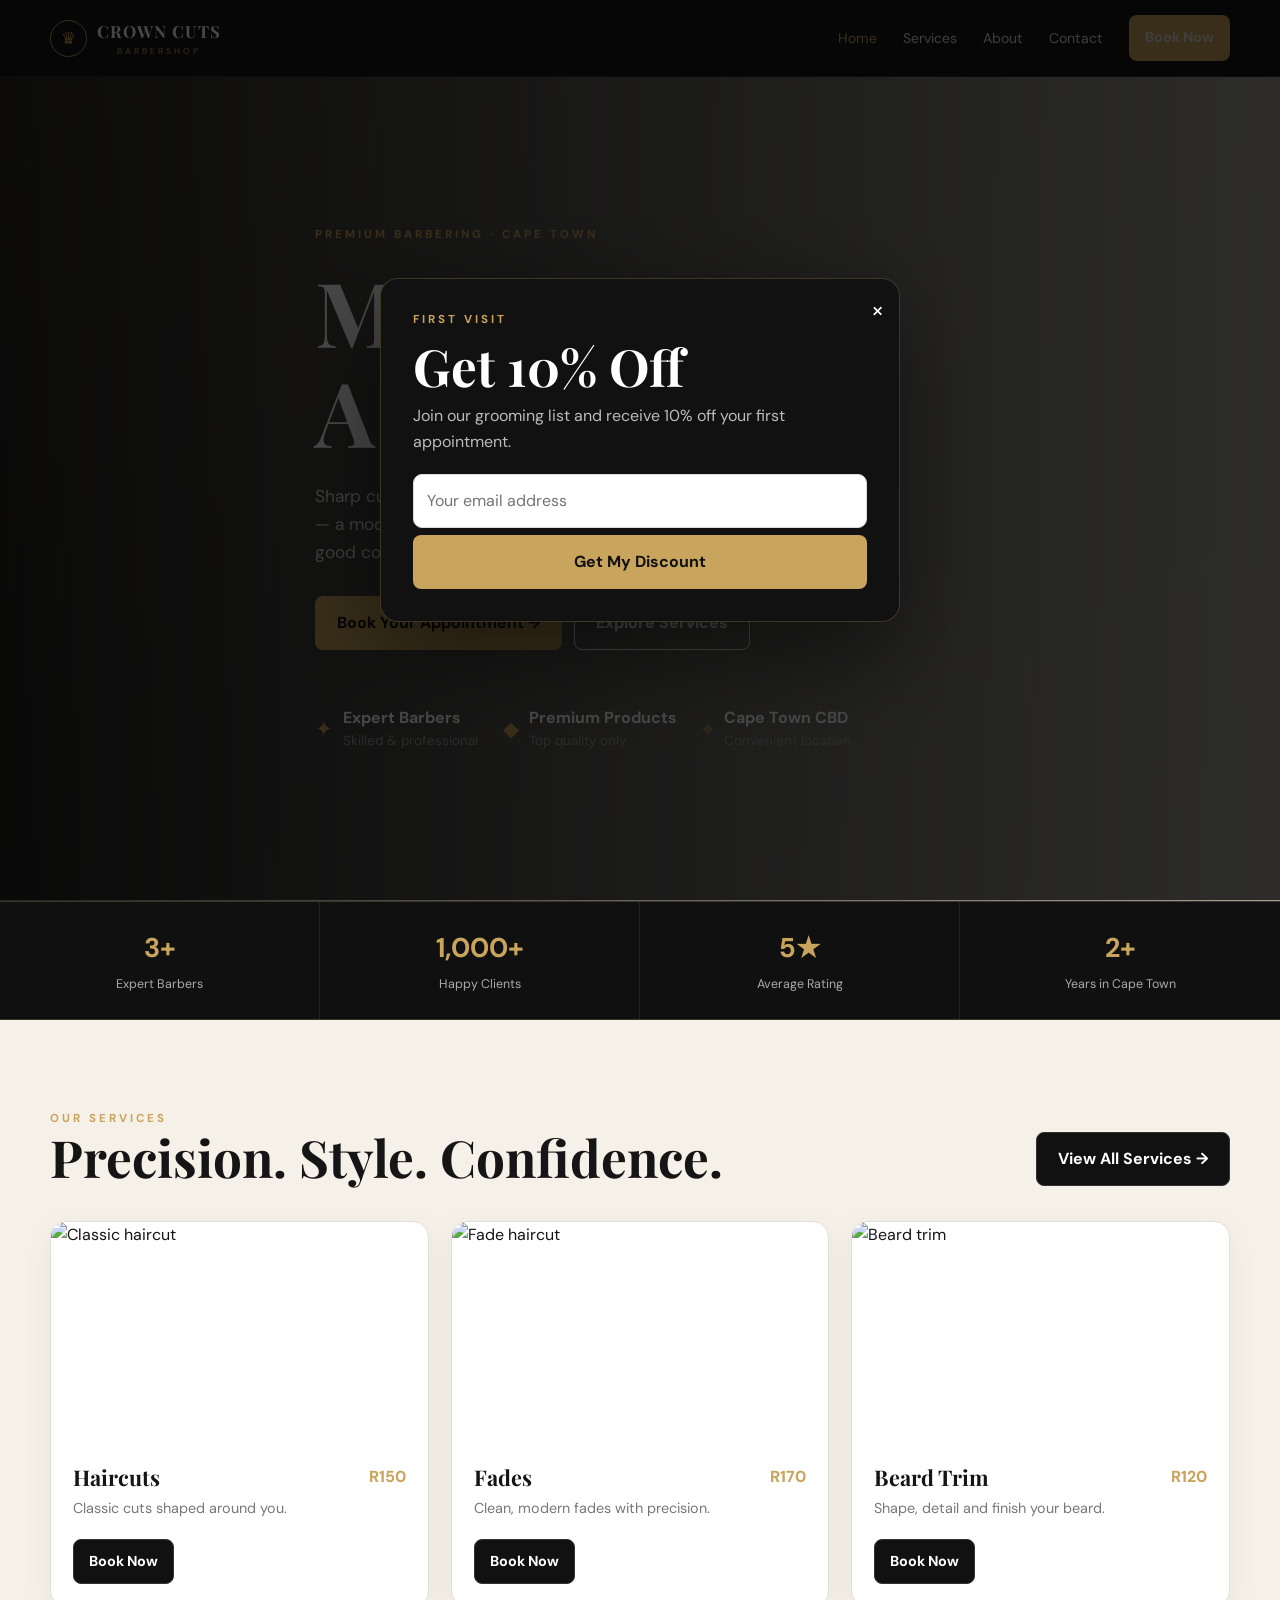
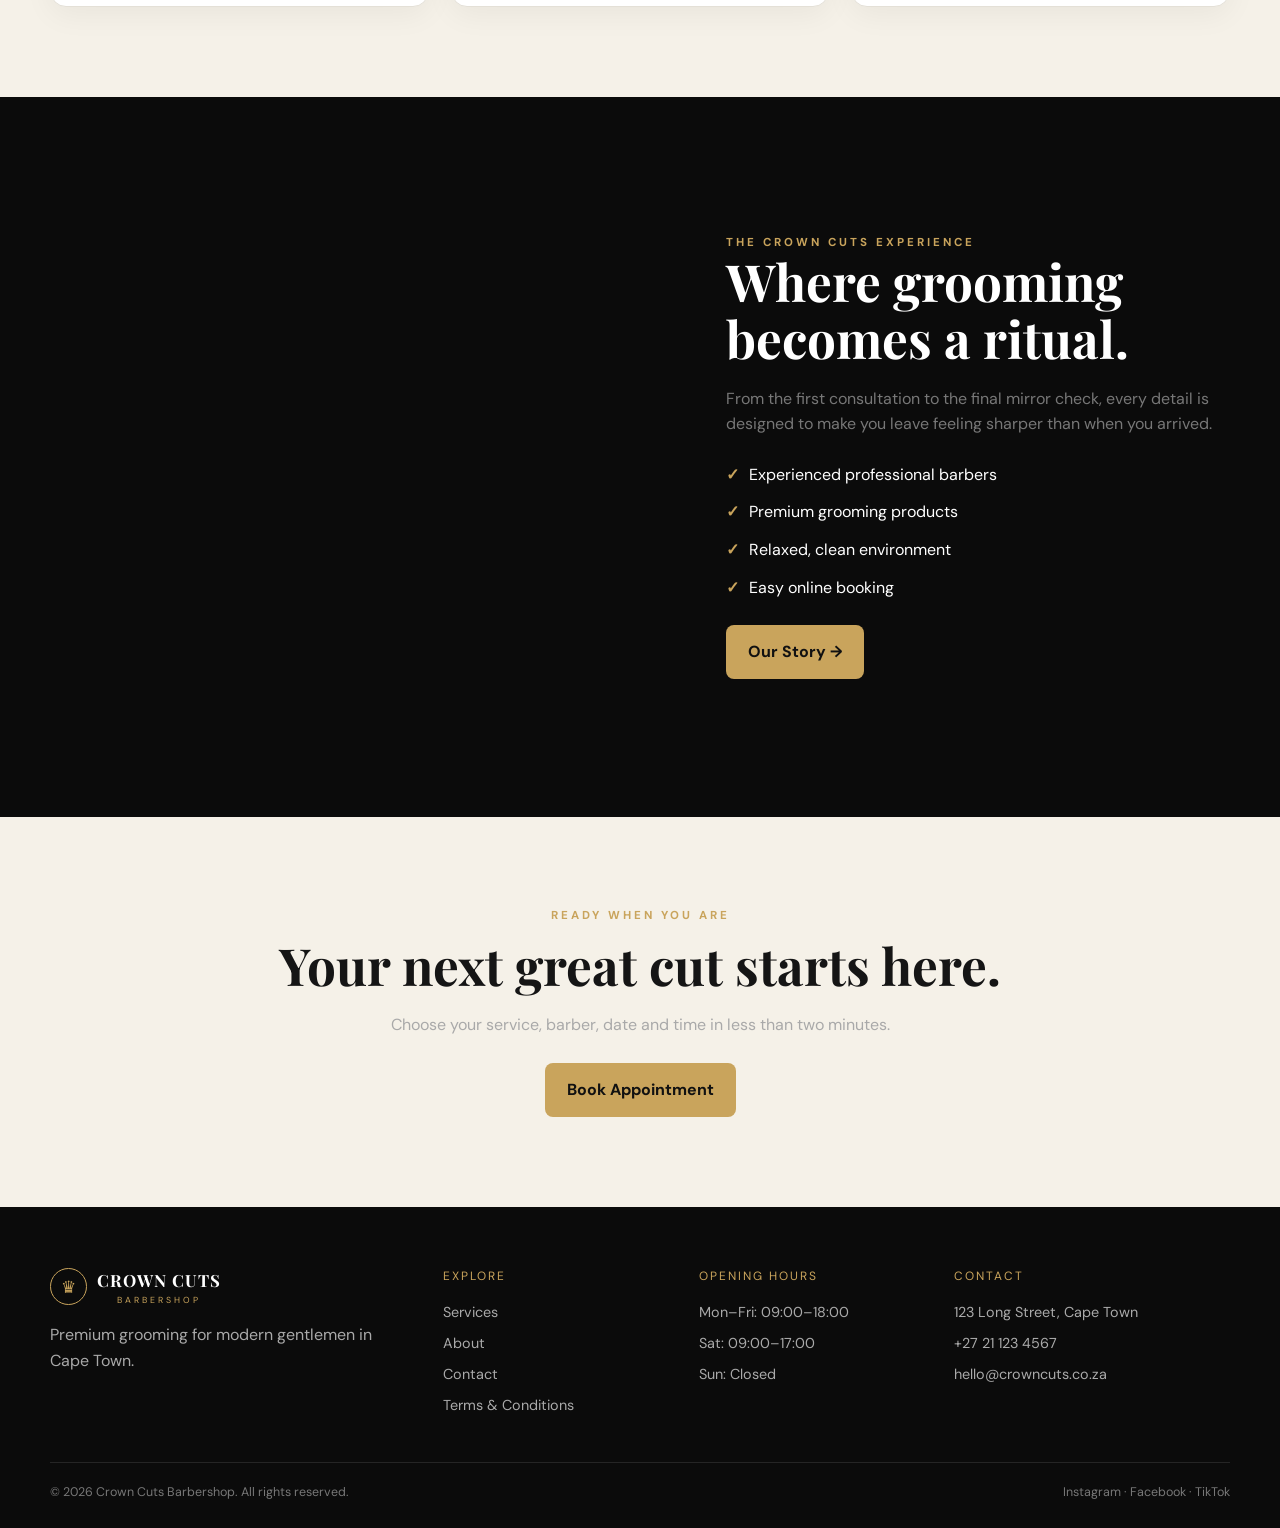
==== index.html @ d45198ea "first commit" ====
<!doctype html><html lang="en"><head><meta charset="utf-8"><meta name="viewport" content="width=device-width, initial-scale=1"><meta name="description" content="Crown Cuts premium barbershop in Cape Town. Book your appointment online."><title>Premium Barbering | Crown Cuts</title><link rel="icon" href="assets/logo.svg"><link rel="stylesheet" href="css/style.css"></head><body>
<header class="site-header">
  <div class="container nav">
    <a class="logo" href="index.html" aria-label="Crown Cuts home">
      <span class="logo-mark">♛</span><span class="logo-text"><strong>CROWN CUTS</strong><span>BARBERSHOP</span></span>
    </a>
    <button class="nav-toggle" aria-label="Open menu">☰</button>
    <nav class="nav-links">
      <a href="index.html">Home</a><a href="services.html">Services</a><a href="about.html">About</a><a href="contact.html">Contact</a>
      <a class="btn btn-gold btn-small" href="booking.html">Book Now</a>
    </nav>
  </div>
</header>

<main>
<section class="hero"><div class="container hero-content">
 <div class="eyebrow">Premium Barbering · Cape Town</div><h1>More Than<br>A <span>Haircut.</span></h1>
 <p>Sharp cuts. Clean fades. Premium grooming. Step into Crown Cuts — a modern barbershop built around confidence, precision and good conversation.</p>
 <div class="hero-actions"><a class="btn btn-gold" href="booking.html">Book Your Appointment →</a><a class="btn btn-outline" href="services.html">Explore Services</a></div>
 <div class="hero-badges"><div class="badge"><span class="badge-icon">✦</span><div><strong>Expert Barbers</strong><small>Skilled & professional</small></div></div><div class="badge"><span class="badge-icon">◆</span><div><strong>Premium Products</strong><small>Top quality only</small></div></div><div class="badge"><span class="badge-icon">⌖</span><div><strong>Cape Town CBD</strong><small>Convenient location</small></div></div></div>
</div></section>
<div class="stats reveal"><div class="stat"><strong class="counter" data-target="3" data-suffix="+">0</strong><span>Expert Barbers</span></div><div class="stat"><strong class="counter" data-target="1000" data-suffix="+">0</strong><span>Happy Clients</span></div><div class="stat"><strong class="counter" data-target="5" data-suffix="★">0</strong><span>Average Rating</span></div><div class="stat"><strong class="counter" data-target="2" data-suffix="+">0</strong><span>Years in Cape Town</span></div></div>
<section class="section reveal"><div class="container">
 <div class="section-head"><div><div class="eyebrow">Our Services</div><h2>Precision. Style. Confidence.</h2></div><a class="btn btn-dark" href="services.html">View All Services →</a></div>
 <div class="cards">
  <article class="service-card"><img src="https://images.unsplash.com/photo-1621605815971-fbc98d665033?auto=format&fit=crop&w=900&q=80" alt="Classic haircut"><div class="card-body"><div class="card-row"><h3>Haircuts</h3><span class="price">R150</span></div><p>Classic cuts shaped around you.</p><a class="btn btn-dark btn-small" href="booking.html">Book Now</a></div></article>
  <article class="service-card"><img src="https://images.unsplash.com/photo-1599351431202-1e0f0c8c7e0d?auto=format&fit=crop&w=900&q=80" alt="Fade haircut"><div class="card-body"><div class="card-row"><h3>Fades</h3><span class="price">R170</span></div><p>Clean, modern fades with precision.</p><a class="btn btn-dark btn-small" href="booking.html">Book Now</a></div></article>
  <article class="service-card"><img src="https://images.unsplash.com/photo-1622286342621-4bd786c2447c?auto=format&fit=crop&w=900&q=80" alt="Beard trim"><div class="card-body"><div class="card-row"><h3>Beard Trim</h3><span class="price">R120</span></div><p>Shape, detail and finish your beard.</p><a class="btn btn-dark btn-small" href="booking.html">Book Now</a></div></article>
 </div>
</div></section>
<section class="section dark reveal"><div class="container feature-grid"><div class="feature-image reveal-left" role="img" aria-label="Barber giving a precision haircut"></div><div class="feature-copy reveal-right"><div class="eyebrow">The Crown Cuts Experience</div><h2>Where grooming becomes a ritual.</h2><p>From the first consultation to the final mirror check, every detail is designed to make you leave feeling sharper than when you arrived.</p><ul class="check-list"><li>Experienced professional barbers</li><li>Premium grooming products</li><li>Relaxed, clean environment</li><li>Easy online booking</li></ul><a class="btn btn-gold" href="about.html">Our Story →</a></div></div></section>
<section class="section reveal"><div class="container" style="text-align:center"><div class="eyebrow">Ready When You Are</div><h2 style="margin:12px 0 18px">Your next great cut starts here.</h2><p class="muted" style="max-width:600px;margin:0 auto 25px">Choose your service, barber, date and time in less than two minutes.</p><a class="btn btn-gold" href="booking.html">Book Appointment</a></div></section>
</main>

<footer class="site-footer">
 <div class="container">
  <div class="footer-grid">
   <div><a class="logo" href="index.html"><span class="logo-mark">♛</span><span class="logo-text"><strong>CROWN CUTS</strong><span>BARBERSHOP</span></span></a><p class="muted" style="margin-top:15px">Premium grooming for modern gentlemen in Cape Town.</p></div>
   <div><div class="footer-title">Explore</div><div class="footer-links"><a href="services.html">Services</a><a href="about.html">About</a><a href="contact.html">Contact</a><a href="terms.html">Terms & Conditions</a></div></div>
   <div><div class="footer-title">Opening Hours</div><div class="footer-links"><span>Mon–Fri: 09:00–18:00</span><span>Sat: 09:00–17:00</span><span>Sun: Closed</span></div></div>
   <div><div class="footer-title">Contact</div><div class="footer-links"><span>123 Long Street, Cape Town</span><a href="tel:+27211234567">+27 21 123 4567</a><a href="mailto:hello@crowncuts.co.za">hello@crowncuts.co.za</a></div></div>
  </div>
  <div class="footer-bottom"><span>© 2026 Crown Cuts Barbershop. All rights reserved.</span><span>Instagram · Facebook · TikTok</span></div>
 </div>
</footer>
<div id="promoModal" class="modal-backdrop" role="dialog" aria-modal="true" aria-labelledby="promoTitle">
 <div class="modal"><button class="modal-close" data-modal-close aria-label="Close">×</button><div class="eyebrow">First Visit</div><h2 id="promoTitle">Get 10% Off</h2><p>Join our grooming list and receive 10% off your first appointment.</p><form id="promoForm" class="field"><input type="email" placeholder="Your email address" required><button class="btn btn-gold" type="submit">Get My Discount</button></form></div>
</div>
<script src="js/main.js"></script></body></html>
---- css/style.css ----
@import url('https://fonts.googleapis.com/css2?family=DM+Sans:wght@400;500;600;700&family=Playfair+Display:wght@500;600;700&display=swap');

:root{
  --black:#0b0b0b;
  --black-2:#141414;
  --charcoal:#1c1c1c;
  --gold:#c9a45c;
  --gold-light:#e2c27b;
  --cream:#f5f1e8;
  --white:#fff;
  --muted:#a9a9a9;
  --border:rgba(201,164,92,.25);
  --shadow:0 20px 60px rgba(0,0,0,.25);
  --radius:16px;
  --container:1180px;
}
*{box-sizing:border-box;margin:0;padding:0}
html{scroll-behavior:smooth}
body{font-family:"DM Sans",sans-serif;background:var(--cream);color:#151515;line-height:1.6}
img{max-width:100%;display:block}
a{text-decoration:none;color:inherit}
button,input,select,textarea{font:inherit}
button{cursor:pointer}
.container{width:min(var(--container),calc(100% - 40px));margin:auto}
.section{padding:90px 0}
.section.dark{background:var(--black);color:var(--white)}
.section-head{display:flex;justify-content:space-between;align-items:end;gap:30px;margin-bottom:35px}
.eyebrow{text-transform:uppercase;letter-spacing:3px;font-size:.72rem;color:var(--gold);font-weight:700}
h1,h2,h3{font-family:"Playfair Display",serif;line-height:1.12}
h2{font-size:clamp(2rem,4vw,3.3rem)}
h3{font-size:1.35rem}
.muted{color:var(--muted)}
.btn{display:inline-flex;align-items:center;justify-content:center;gap:9px;border:1px solid transparent;padding:13px 21px;border-radius:8px;font-weight:700;transition:.25s ease}
.btn-gold{background:var(--gold);color:#111}
.btn-gold:hover{background:var(--gold-light);transform:translateY(-2px)}
.btn-dark{background:#111;color:#fff;border-color:#333}
.btn-outline{background:transparent;color:inherit;border-color:currentColor}
.btn-small{padding:10px 15px;font-size:.9rem}
.site-header{position:sticky;top:0;z-index:100;background:rgba(11,11,11,.95);backdrop-filter:blur(14px);border-bottom:1px solid rgba(255,255,255,.08);color:#fff}
.nav{height:76px;display:flex;align-items:center;justify-content:space-between;gap:25px}
.logo{display:flex;align-items:center;gap:10px;min-width:max-content}
.logo-mark{width:37px;height:37px;border:1px solid var(--gold);border-radius:50%;display:grid;place-items:center;color:var(--gold);font-size:1.05rem}
.logo-text strong{display:block;font-family:"Playfair Display",serif;font-size:1.05rem;letter-spacing:1px}
.logo-text span{display:block;font-size:.55rem;letter-spacing:3px;color:var(--gold);text-align:center}
.nav-links{display:flex;align-items:center;gap:26px;font-size:.88rem}
.nav-links a{color:#ddd;transition:.2s}
.nav-links a:hover,.nav-links a.active{color:var(--gold)}
.nav-toggle{display:none;background:none;border:0;color:#fff;font-size:1.6rem}
.hero{min-height:calc(100vh - 76px);display:grid;align-items:center;background:linear-gradient(90deg,rgba(0,0,0,.86),rgba(0,0,0,.35)),url("https://images.unsplash.com/photo-1503951914875-452162b0f3f1?auto=format&fit=crop&w=1800&q=85") center/cover;color:#fff}
.hero-content{max-width:650px;padding:100px 0}
.hero h1{font-size:clamp(3.2rem,7vw,6.5rem);margin:16px 0 22px}
.hero h1 span{color:var(--gold)}
.hero p{max-width:540px;color:#ddd;font-size:1.08rem;margin-bottom:30px}
.hero-actions{display:flex;flex-wrap:wrap;gap:12px}
.hero-badges{display:flex;gap:25px;margin-top:55px;flex-wrap:wrap}
.badge{display:flex;align-items:center;gap:10px}
.badge-icon{color:var(--gold);font-size:1.3rem}
.badge small{display:block;color:#999}
.stats{display:grid;grid-template-columns:repeat(4,1fr);background:#101010;color:#fff;border-top:1px solid var(--border);border-bottom:1px solid var(--border)}
.stat{padding:24px;text-align:center;border-right:1px solid rgba(255,255,255,.08)}
.stat:last-child{border:0}.stat strong{font-size:1.7rem;color:var(--gold);display:block}.stat span{font-size:.78rem;color:#aaa}
.cards{display:grid;grid-template-columns:repeat(3,1fr);gap:22px}
.service-card,.barber-card,.info-card{background:#fff;border:1px solid #e4e0d7;border-radius:var(--radius);overflow:hidden;box-shadow:0 8px 30px rgba(0,0,0,.05)}
.service-card img,.barber-card img{width:100%;height:220px;object-fit:cover}
.card-body{padding:22px}.card-body p{color:#777;font-size:.9rem;margin:8px 0 18px}
.price{color:var(--gold);font-weight:800}
.card-row{display:flex;align-items:center;justify-content:space-between;gap:15px}
.feature-grid{display:grid;grid-template-columns:1.1fr .9fr;gap:60px;align-items:center}
.feature-image{height:540px;border-radius:22px;overflow:hidden;background:url("https://images.unsplash.com/photo-1599351431202-1e0f0c8c7e0d?auto=format&fit=crop&w=1200&q=85") center/cover}
.feature-copy p{color:#777;margin:18px 0 25px}
.check-list{list-style:none;display:grid;gap:12px;margin:25px 0}.check-list li::before{content:"✓";color:var(--gold);font-weight:800;margin-right:10px}
.barber-card img{height:260px}.barber-meta{padding:20px}.role{color:var(--gold);font-size:.78rem;text-transform:uppercase;letter-spacing:1px}
.page-hero{padding:85px 0;background:linear-gradient(90deg,rgba(0,0,0,.82),rgba(0,0,0,.42)),url("https://images.unsplash.com/photo-1593702288056-792e5c6f2f2a?auto=format&fit=crop&w=1800&q=85") center/cover;color:#fff}
.page-hero h1{font-size:clamp(2.8rem,6vw,5rem);margin-top:12px}
.booking-shell{display:grid;grid-template-columns:1.5fr .7fr;gap:25px;align-items:start}
.booking-card,.summary-card{background:#fff;border:1px solid #e5e0d7;border-radius:18px;padding:28px;box-shadow:var(--shadow)}
.steps{display:grid;grid-template-columns:repeat(4,1fr);margin-bottom:28px;border-bottom:1px solid #eee;padding-bottom:20px;gap:8px}
.step{text-align:center;font-size:.75rem;color:#999}.step span{width:30px;height:30px;border-radius:50%;border:1px solid #ccc;display:grid;place-items:center;margin:0 auto 6px}.step.active{color:#111}.step.active span{background:var(--gold);border-color:var(--gold);color:#111}
.form-grid{display:grid;grid-template-columns:1fr 1fr;gap:18px}.field{display:grid;gap:7px}.field.full{grid-column:1/-1}.field label{font-size:.8rem;font-weight:700}.field input,.field select,.field textarea{width:100%;border:1px solid #ddd;border-radius:9px;padding:13px;background:#fff;outline:none}.field input:focus,.field select:focus,.field textarea:focus{border-color:var(--gold);box-shadow:0 0 0 3px rgba(201,164,92,.12)}
.option-grid{display:grid;grid-template-columns:repeat(2,1fr);gap:10px}.option{position:relative}.option input{position:absolute;opacity:0}.option label{display:block;border:1px solid #ddd;padding:14px;border-radius:10px;cursor:pointer}.option input:checked+label{border-color:var(--gold);background:#fff9ec;box-shadow:inset 0 0 0 1px var(--gold)}
.calendar-grid{display:grid;grid-template-columns:1fr 1fr;gap:15px}.time-grid{display:grid;grid-template-columns:repeat(3,1fr);gap:8px}.time-btn{padding:10px;border:1px solid #ddd;background:#fff;border-radius:8px}.time-btn.selected{background:var(--gold);border-color:var(--gold)}
.summary-card{position:sticky;top:100px;background:#111;color:#fff}.summary-card h3{margin-bottom:20px}.summary-line{display:flex;justify-content:space-between;gap:20px;padding:10px 0;border-bottom:1px solid #292929;font-size:.9rem}.summary-line span:first-child{color:#999}.summary-total{font-size:1.3rem;font-weight:800;color:var(--gold);margin-top:15px}
.notice{padding:13px 15px;border-radius:9px;background:#f8f4ea;border:1px solid #ead7ac;color:#72551d;font-size:.84rem;margin-bottom:18px}
.success{padding:24px;border-radius:12px;background:#edf8f0;border:1px solid #b8dfc2;color:#235b31}.success h3{margin-bottom:8px}
.modal-backdrop{position:fixed;inset:0;background:rgba(0,0,0,.72);display:none;align-items:center;justify-content:center;padding:20px;z-index:200}.modal-backdrop.open{display:flex}.modal{width:min(520px,100%);background:#111;color:#fff;border:1px solid var(--border);border-radius:18px;padding:32px;position:relative;box-shadow:0 30px 100px rgba(0,0,0,.5)}.modal-close{position:absolute;right:15px;top:12px;border:0;background:none;color:#fff;font-size:1.5rem}.modal h2{margin:8px 0}.modal p{color:#bbb;margin-bottom:20px}
.contact-grid{display:grid;grid-template-columns:.8fr 1.2fr;gap:25px}.contact-list{display:grid;gap:15px}.contact-item{display:flex;gap:14px;align-items:flex-start;padding:18px;background:#fff;border:1px solid #e4e0d7;border-radius:12px}.contact-icon{color:var(--gold);font-size:1.25rem}.map{min-height:420px;border-radius:18px;background:linear-gradient(rgba(0,0,0,.15),rgba(0,0,0,.15)),url("https://images.unsplash.com/photo-1519501025264-65ba15a82390?auto=format&fit=crop&w=1200&q=80") center/cover}
.legal{max-width:850px}.legal h2{font-size:2rem;margin:35px 0 12px}.legal p,.legal li{color:#666}.legal ul{padding-left:20px}
.site-footer{background:#0b0b0b;color:#fff;padding:60px 0 25px}.footer-grid{display:grid;grid-template-columns:1.3fr .8fr .8fr 1fr;gap:35px}.footer-title{color:var(--gold);font-size:.75rem;letter-spacing:2px;text-transform:uppercase;margin-bottom:15px}.footer-links{display:grid;gap:8px;color:#aaa;font-size:.9rem}.footer-bottom{margin-top:45px;padding-top:20px;border-top:1px solid #252525;color:#777;font-size:.78rem;display:flex;justify-content:space-between;gap:20px}
.toast{position:fixed;right:20px;bottom:20px;background:#111;color:#fff;border:1px solid var(--border);padding:15px 18px;border-radius:10px;box-shadow:var(--shadow);transform:translateY(130%);transition:.3s;z-index:300}.toast.show{transform:translateY(0)}
@media(max-width:900px){
  .nav-links{position:absolute;left:0;right:0;top:76px;background:#0b0b0b;border-bottom:1px solid #222;display:none;flex-direction:column;align-items:stretch;padding:15px 20px}.nav-links.open{display:flex}.nav-links a{padding:12px}.nav-toggle{display:block}
  .stats{grid-template-columns:repeat(2,1fr)}.stat:nth-child(2){border-right:0}.stat:nth-child(-n+2){border-bottom:1px solid rgba(255,255,255,.08)}
  .cards{grid-template-columns:repeat(2,1fr)}.feature-grid,.booking-shell,.contact-grid{grid-template-columns:1fr}.summary-card{position:static}.footer-grid{grid-template-columns:repeat(2,1fr)}
}
@media(max-width:620px){
  .container{width:min(var(--container),calc(100% - 28px))}.section{padding:60px 0}.hero-content{padding:75px 0}.hero h1{font-size:3.2rem}.hero-badges{margin-top:35px;display:grid;grid-template-columns:1fr 1fr;gap:16px}.cards{grid-template-columns:1fr}.form-grid,.option-grid,.calendar-grid{grid-template-columns:1fr}.field.full{grid-column:auto}.time-grid{grid-template-columns:repeat(2,1fr)}.steps{grid-template-columns:repeat(4,1fr)}.step{font-size:.65rem}.footer-grid{grid-template-columns:1fr}.footer-bottom{flex-direction:column}.feature-image{height:380px}.section-head{display:block}.section-head .btn{margin-top:15px}
}


/* =========================
   Premium motion / interaction
   ========================= */
html { scroll-behavior: smooth; }
.hero, .page-hero { position: relative; overflow: hidden; }
.hero::after, .page-hero::after {
  content:""; position:absolute; inset:0; pointer-events:none;
  background:linear-gradient(120deg,rgba(201,164,92,.05),transparent 35%,rgba(255,255,255,.03));
  animation:heroGlow 8s ease-in-out infinite alternate;
}
.hero-content, .page-hero .container { position:relative; z-index:1; }
.hero-content { animation:heroIn .9s cubic-bezier(.16,1,.3,1) both; }
.page-hero .container { text-align:center; }
.page-hero p { margin-left:auto; margin-right:auto; }
.reveal { opacity:0; transform:translateY(28px); transition:opacity .8s ease-out, transform .8s ease-out; }
.reveal.visible { opacity:1; transform:none; }
.reveal-left { opacity:0; transform:translateX(-35px); transition:opacity .8s ease-out, transform .8s ease-out; }
.reveal-left.visible { opacity:1; transform:none; }
.reveal-right { opacity:0; transform:translateX(35px); transition:opacity .8s ease-out, transform .8s ease-out; }
.reveal-right.visible { opacity:1; transform:none; }
.service-card, .barber-card, .info-card {
  transition:transform .35s ease-out, box-shadow .35s ease-out, border-color .35s ease-out;
}
.service-card:hover, .barber-card:hover, .info-card:hover {
  transform:translateY(-8px);
  box-shadow:0 18px 45px rgba(0,0,0,.12);
  border-color:rgba(201,164,92,.55);
}
.btn { transition:transform .25s ease-out, box-shadow .25s ease-out, background .25s ease-out; }
.btn:hover { box-shadow:0 10px 25px rgba(0,0,0,.14); }
.hero .btn-gold:hover { box-shadow:0 12px 32px rgba(201,164,92,.25); }
.feature-image {
  position:relative;
  transition:transform .8s ease-out;
}
.feature-image:hover { transform:scale(1.015); }
.stats .stat { transition:background .3s ease-out, transform .3s ease-out; }
.stats .stat:hover { background:#171717; transform:translateY(-2px); }
.stat strong { font-variant-numeric:tabular-nums; }
.page-hero {
  min-height:420px;
  display:flex;
  align-items:center;
  background:
    linear-gradient(90deg,rgba(0,0,0,.78),rgba(0,0,0,.35)),
    url("https://images.unsplash.com/photo-1503951914875-452162b0f3f1?auto=format&fit=crop&w=2000&q=88") center/cover;
}
.page-hero h1 { text-shadow:0 5px 25px rgba(0,0,0,.45); }
.page-hero .eyebrow { text-shadow:0 2px 15px rgba(0,0,0,.5); }

/* Contact form intentionally compact */
.contact-form-wrap {
  width:min(640px,100%);
  margin:0 auto;
}
.contact-form-wrap .form-grid {
  grid-template-columns:1fr 1fr;
  gap:14px;
}
.contact-form-wrap .field.full { grid-column:1/-1; }
.contact-form-wrap .field input,
.contact-form-wrap .field textarea {
  max-width:100%;
}
.contact-form-wrap textarea { min-height:125px; resize:vertical; }
.contact-form-wrap .btn { width:auto; min-width:190px; }
.contact-form-actions { text-align:center; }

@keyframes heroIn {
  from { opacity:0; transform:translateY(22px); }
  to { opacity:1; transform:none; }
}
@keyframes heroGlow {
  from { transform:translateX(-2%) scale(1.02); opacity:.7; }
  to { transform:translateX(2%) scale(1.05); opacity:1; }
}
@media (prefers-reduced-motion: reduce) {
  *, *::before, *::after {
    animation-duration:.01ms !important;
    animation-iteration-count:1 !important;
    transition-duration:.01ms !important;
    scroll-behavior:auto !important;
  }
}
@media(max-width:620px){
  .page-hero { min-height:340px; }
  .contact-form-wrap .form-grid { grid-template-columns:1fr; }
  .contact-form-wrap .field.full { grid-column:auto; }
  .contact-form-wrap .btn { width:100%; }
}
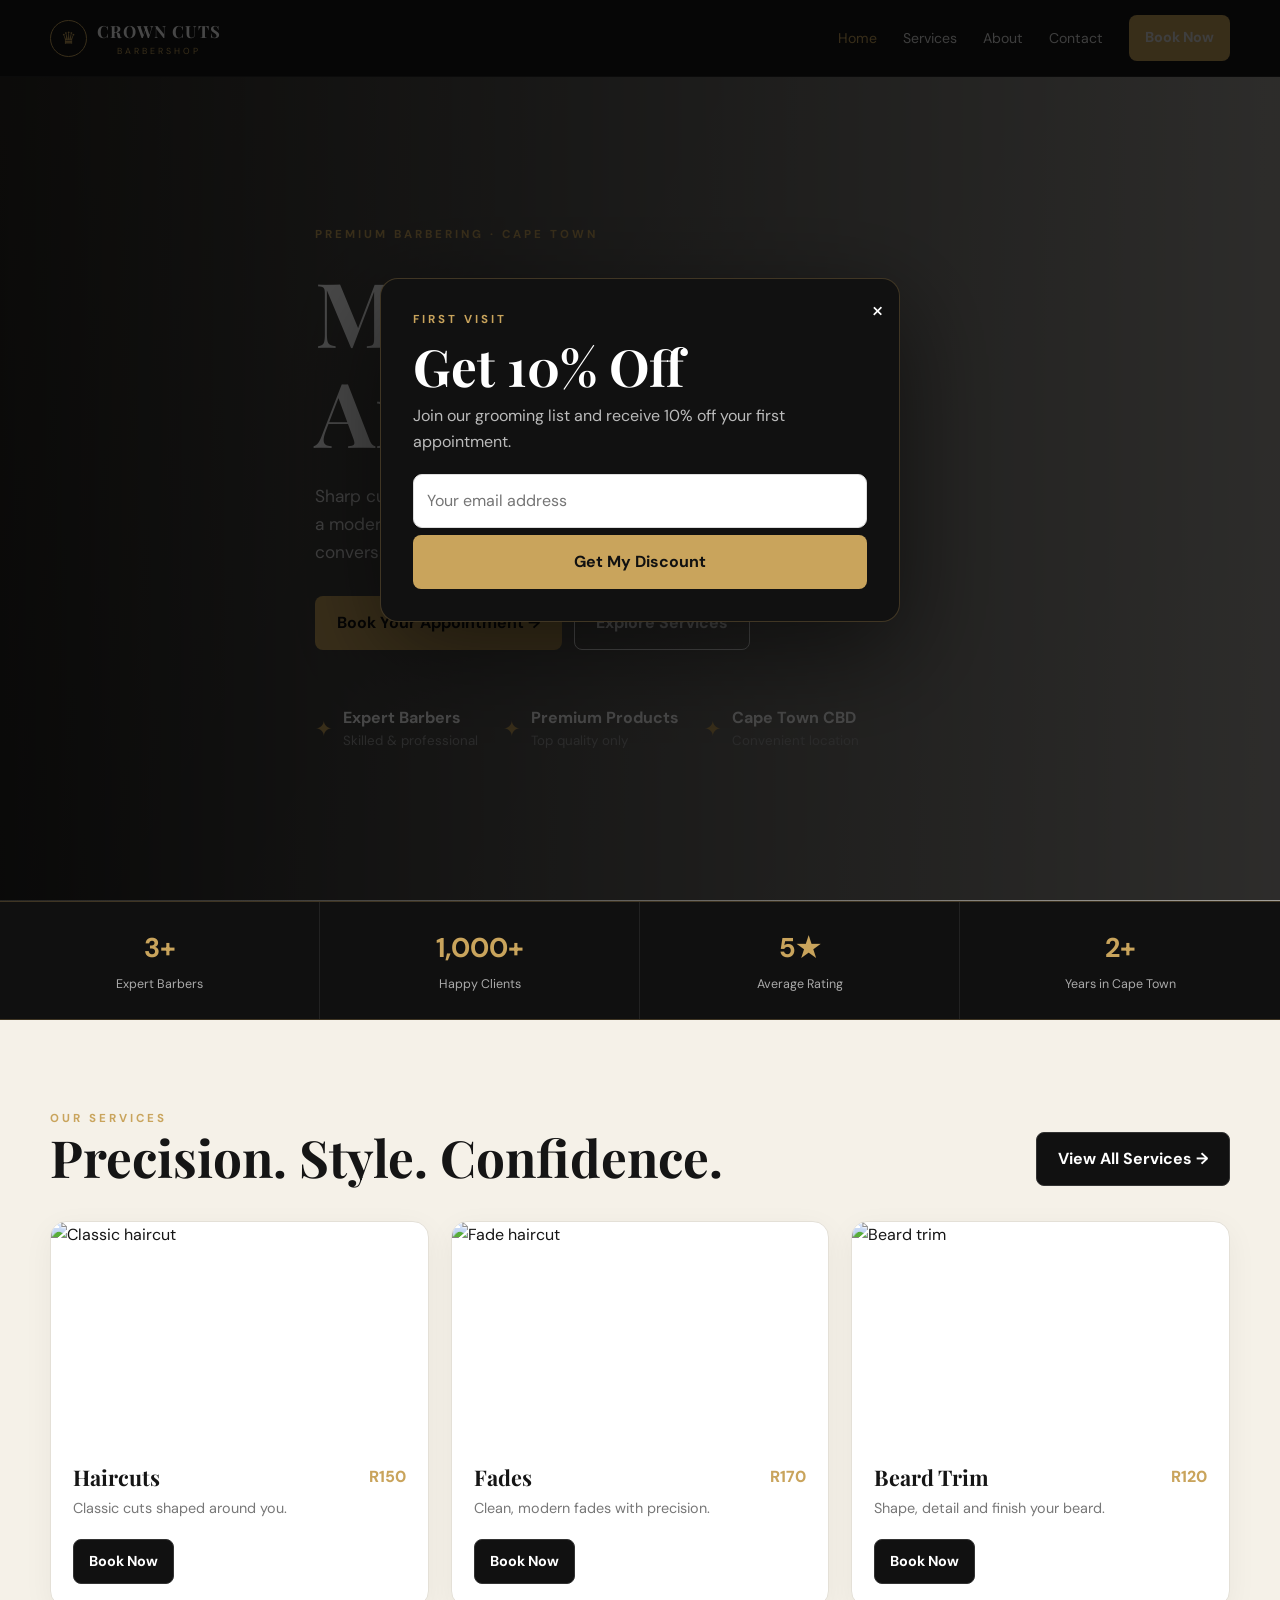
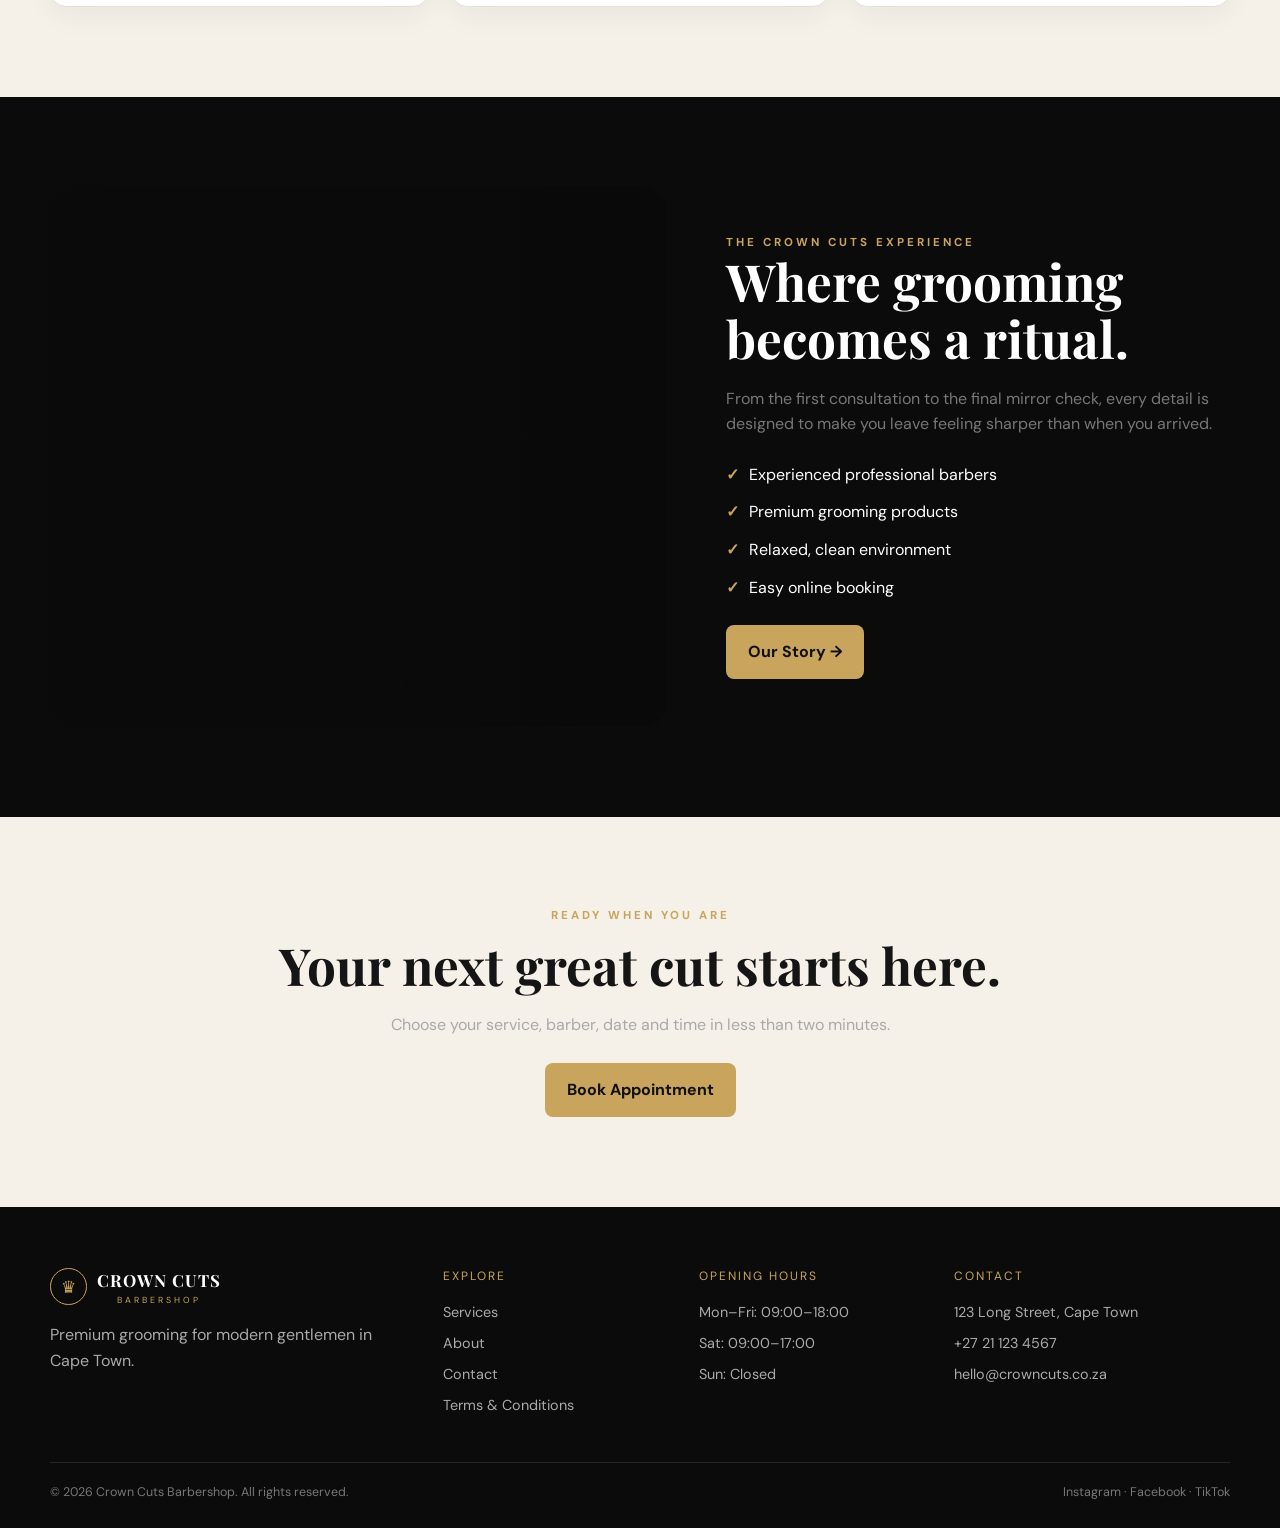
==== commit ce9207c7: "J.s update" ====
--- a/index.html
+++ b/index.html
@@ -1,49 +1,171 @@
-<!doctype html><html lang="en"><head><meta charset="utf-8"><meta name="viewport" content="width=device-width, initial-scale=1"><meta name="description" content="Crown Cuts premium barbershop in Cape Town. Book your appointment online."><title>Premium Barbering | Crown Cuts</title><link rel="icon" href="assets/logo.svg"><link rel="stylesheet" href="css/style.css"></head><body>
-<header class="site-header">
-  <div class="container nav">
-    <a class="logo" href="index.html" aria-label="Crown Cuts home">
-      <span class="logo-mark">♛</span><span class="logo-text"><strong>CROWN CUTS</strong><span>BARBERSHOP</span></span>
-    </a>
-    <button class="nav-toggle" aria-label="Open menu">☰</button>
-    <nav class="nav-links">
-      <a href="index.html">Home</a><a href="services.html">Services</a><a href="about.html">About</a><a href="contact.html">Contact</a>
-      <a class="btn btn-gold btn-small" href="booking.html">Book Now</a>
-    </nav>
+<!doctype html>
+<html lang="en">
+
+<head>
+  <meta charset="utf-8">
+  <meta name="viewport" content="width=device-width, initial-scale=1">
+  <meta name="description" content="Crown Cuts premium barbershop in Cape Town. Book your appointment online.">
+  <title>Premium Barbering | Crown Cuts</title>
+  <link rel="icon" href="assets/logo.svg">
+  <link rel="stylesheet" href="css/style.css">
+</head>
+
+<body>
+  <header class="site-header">
+    <div class="container nav">
+      <a class="logo" href="index.html" aria-label="Crown Cuts home">
+        <span class="logo-mark">♛</span><span class="logo-text"><strong>CROWN
+            CUTS</strong><span>BARBERSHOP</span></span>
+      </a>
+      <button class="nav-toggle" aria-label="Open menu">☰</button>
+      <nav class="nav-links">
+        <a href="index.html">Home</a><a href="services.html">Services</a><a href="about.html">About</a><a
+          href="contact.html">Contact</a>
+        <a class="btn btn-gold btn-small" href="booking.html">Book Now</a>
+      </nav>
+    </div>
+  </header>
+
+  <main>
+    <section class="hero">
+      <div class="container hero-content">
+        <div class="eyebrow">Premium Barbering · Cape Town</div>
+        <h1>More Than<br>An <span>Haircut.</span></h1>
+        <p>Sharp cuts. Clean fades. Premium grooming. Step into Crown Cuts a modern barbershop built around
+          confidence, precision and good conversation.</p>
+        <div class="hero-actions"><a class="btn btn-gold" href="booking.html">Book Your Appointment →</a><a
+            class="btn btn-outline" href="services.html">Explore Services</a></div>
+        <div class="hero-badges">
+          <div class="badge"><span class="badge-icon">✦</span>
+            <div><strong>Expert Barbers</strong><small>Skilled & professional</small></div>
+          </div>
+          <div class="badge"><span class="badge-icon">✦</span>
+            <div><strong>Premium Products</strong><small>Top quality only</small></div>
+          </div>
+          <div class="badge"><span class="badge-icon">✦</span>
+            <div><strong>Cape Town CBD</strong><small>Convenient location</small></div>
+          </div>
+        </div>
+      </div>
+    </section>
+    <div class="stats reveal">
+      <div class="stat"><strong class="counter" data-target="3" data-suffix="+">0</strong><span>Expert Barbers</span>
+      </div>
+      <div class="stat"><strong class="counter" data-target="1000" data-suffix="+">0</strong><span>Happy Clients</span>
+      </div>
+      <div class="stat"><strong class="counter" data-target="5" data-suffix="★">0</strong><span>Average Rating</span>
+      </div>
+      <div class="stat"><strong class="counter" data-target="2" data-suffix="+">0</strong><span>Years in Cape
+          Town</span></div>
+    </div>
+    <section class="section reveal">
+      <div class="container">
+        <div class="section-head">
+          <div>
+            <div class="eyebrow">Our Services</div>
+            <h2>Precision. Style. Confidence.</h2>
+          </div><a class="btn btn-dark" href="services.html">View All Services →</a>
+        </div>
+        <div class="cards">
+          <article class="service-card"><img
+              src="https://images.unsplash.com/photo-1635273051937-a0ddef9573b6?w=500&auto=format&fit=crop&q=60&ixlib=rb-4.1.0&ixid=M3wxMjA3fDB8MHxzZWFyY2h8MTl8fGhhaXJjdXRzfGVufDB8fDB8fHww"
+              alt="Classic haircut">
+            <div class="card-body">
+              <div class="card-row">
+                <h3>Haircuts</h3><span class="price">R150</span>
+              </div>
+              <p>Classic cuts shaped around you.</p><a class="btn btn-dark btn-small" href="booking.html">Book Now</a>
+            </div>
+          </article>
+          <article class="service-card"><img
+              src="https://images.unsplash.com/photo-1657105052497-f996284ffff8?w=500&auto=format&fit=crop&q=60&ixlib=rb-4.1.0&ixid=M3wxMjA3fDB8MHxzZWFyY2h8NHx8RmFkZXMlMjBoYWlyY3V0c3xlbnwwfHwwfHx8MA%3D%3D"
+              alt="Fade haircut">
+            <div class="card-body">
+              <div class="card-row">
+                <h3>Fades</h3><span class="price">R170</span>
+              </div>
+              <p>Clean, modern fades with precision.</p><a class="btn btn-dark btn-small" href="booking.html">Book
+                Now</a>
+            </div>
+          </article>
+          <article class="service-card"><img
+              src="https://images.unsplash.com/photo-1599011176306-4a96f1516d4d?w=500&auto=format&fit=crop&q=60&ixlib=rb-4.1.0&ixid=M3wxMjA3fDB8MHxzZWFyY2h8OHx8QmVhcmQlMjBUcmltJTIwaGFpcmN1dHN8ZW58MHx8MHx8fDA%3D"
+              alt="Beard trim">
+            <div class="card-body">
+              <div class="card-row">
+                <h3>Beard Trim</h3><span class="price">R120</span>
+              </div>
+              <p>Shape, detail and finish your beard.</p><a class="btn btn-dark btn-small" href="booking.html">Book
+                Now</a>
+            </div>
+          </article>
+        </div>
+      </div>
+    </section>
+    <section class="section dark reveal">
+      <div class="container feature-grid">
+        <div class="feature-image reveal-left" role="img" aria-label="Barber giving a precision haircut"></div>
+        <div class="feature-copy reveal-right">
+          <div class="eyebrow">The Crown Cuts Experience</div>
+          <h2>Where grooming becomes a ritual.</h2>
+          <p>From the first consultation to the final mirror check, every detail is designed to make you leave feeling
+            sharper than when you arrived.</p>
+          <ul class="check-list">
+            <li>Experienced professional barbers</li>
+            <li>Premium grooming products</li>
+            <li>Relaxed, clean environment</li>
+            <li>Easy online booking</li>
+          </ul><a class="btn btn-gold" href="about.html">Our Story →</a>
+        </div>
+      </div>
+    </section>
+    <section class="section reveal">
+      <div class="container" style="text-align:center">
+        <div class="eyebrow">Ready When You Are</div>
+        <h2 style="margin:12px 0 18px">Your next great cut starts here.</h2>
+        <p class="muted" style="max-width:600px;margin:0 auto 25px">Choose your service, barber, date and time in less
+          than two minutes.</p><a class="btn btn-gold" href="booking.html">Book Appointment</a>
+      </div>
+    </section>
+  </main>
+
+  <footer class="site-footer">
+    <div class="container">
+      <div class="footer-grid">
+        <div><a class="logo" href="index.html"><span class="logo-mark">♛</span><span class="logo-text"><strong>CROWN
+                CUTS</strong><span>BARBERSHOP</span></span></a>
+          <p class="muted" style="margin-top:15px">Premium grooming for modern gentlemen in Cape Town.</p>
+        </div>
+        <div>
+          <div class="footer-title">Explore</div>
+          <div class="footer-links"><a href="services.html">Services</a><a href="about.html">About</a><a
+              href="contact.html">Contact</a><a href="terms.html">Terms & Conditions</a></div>
+        </div>
+        <div>
+          <div class="footer-title">Opening Hours</div>
+          <div class="footer-links"><span>Mon–Fri: 09:00–18:00</span><span>Sat: 09:00–17:00</span><span>Sun:
+              Closed</span></div>
+        </div>
+        <div>
+          <div class="footer-title">Contact</div>
+          <div class="footer-links"><span>123 Long Street, Cape Town</span><a href="tel:+27211234567">+27 21 123
+              4567</a><a href="mailto:hello@crowncuts.co.za">hello@crowncuts.co.za</a></div>
+        </div>
+      </div>
+      <div class="footer-bottom"><span>© 2026 Crown Cuts Barbershop. All rights reserved.</span><span>Instagram ·
+          Facebook · TikTok</span></div>
+    </div>
+  </footer>
+  <div id="promoModal" class="modal-backdrop" role="dialog" aria-modal="true" aria-labelledby="promoTitle">
+    <div class="modal"><button class="modal-close" data-modal-close aria-label="Close">×</button>
+      <div class="eyebrow">First Visit</div>
+      <h2 id="promoTitle">Get 10% Off</h2>
+      <p>Join our grooming list and receive 10% off your first appointment.</p>
+      <form id="promoForm" class="field"><input type="email" placeholder="Your email address" required><button
+          class="btn btn-gold" type="submit">Get My Discount</button></form>
+    </div>
   </div>
-</header>
+  <script src="js/main.js"></script>
+</body>
 
-<main>
-<section class="hero"><div class="container hero-content">
- <div class="eyebrow">Premium Barbering · Cape Town</div><h1>More Than<br>A <span>Haircut.</span></h1>
- <p>Sharp cuts. Clean fades. Premium grooming. Step into Crown Cuts — a modern barbershop built around confidence, precision and good conversation.</p>
- <div class="hero-actions"><a class="btn btn-gold" href="booking.html">Book Your Appointment →</a><a class="btn btn-outline" href="services.html">Explore Services</a></div>
- <div class="hero-badges"><div class="badge"><span class="badge-icon">✦</span><div><strong>Expert Barbers</strong><small>Skilled & professional</small></div></div><div class="badge"><span class="badge-icon">◆</span><div><strong>Premium Products</strong><small>Top quality only</small></div></div><div class="badge"><span class="badge-icon">⌖</span><div><strong>Cape Town CBD</strong><small>Convenient location</small></div></div></div>
-</div></section>
-<div class="stats reveal"><div class="stat"><strong class="counter" data-target="3" data-suffix="+">0</strong><span>Expert Barbers</span></div><div class="stat"><strong class="counter" data-target="1000" data-suffix="+">0</strong><span>Happy Clients</span></div><div class="stat"><strong class="counter" data-target="5" data-suffix="★">0</strong><span>Average Rating</span></div><div class="stat"><strong class="counter" data-target="2" data-suffix="+">0</strong><span>Years in Cape Town</span></div></div>
-<section class="section reveal"><div class="container">
- <div class="section-head"><div><div class="eyebrow">Our Services</div><h2>Precision. Style. Confidence.</h2></div><a class="btn btn-dark" href="services.html">View All Services →</a></div>
- <div class="cards">
-  <article class="service-card"><img src="https://images.unsplash.com/photo-1621605815971-fbc98d665033?auto=format&fit=crop&w=900&q=80" alt="Classic haircut"><div class="card-body"><div class="card-row"><h3>Haircuts</h3><span class="price">R150</span></div><p>Classic cuts shaped around you.</p><a class="btn btn-dark btn-small" href="booking.html">Book Now</a></div></article>
-  <article class="service-card"><img src="https://images.unsplash.com/photo-1599351431202-1e0f0c8c7e0d?auto=format&fit=crop&w=900&q=80" alt="Fade haircut"><div class="card-body"><div class="card-row"><h3>Fades</h3><span class="price">R170</span></div><p>Clean, modern fades with precision.</p><a class="btn btn-dark btn-small" href="booking.html">Book Now</a></div></article>
-  <article class="service-card"><img src="https://images.unsplash.com/photo-1622286342621-4bd786c2447c?auto=format&fit=crop&w=900&q=80" alt="Beard trim"><div class="card-body"><div class="card-row"><h3>Beard Trim</h3><span class="price">R120</span></div><p>Shape, detail and finish your beard.</p><a class="btn btn-dark btn-small" href="booking.html">Book Now</a></div></article>
- </div>
-</div></section>
-<section class="section dark reveal"><div class="container feature-grid"><div class="feature-image reveal-left" role="img" aria-label="Barber giving a precision haircut"></div><div class="feature-copy reveal-right"><div class="eyebrow">The Crown Cuts Experience</div><h2>Where grooming becomes a ritual.</h2><p>From the first consultation to the final mirror check, every detail is designed to make you leave feeling sharper than when you arrived.</p><ul class="check-list"><li>Experienced professional barbers</li><li>Premium grooming products</li><li>Relaxed, clean environment</li><li>Easy online booking</li></ul><a class="btn btn-gold" href="about.html">Our Story →</a></div></div></section>
-<section class="section reveal"><div class="container" style="text-align:center"><div class="eyebrow">Ready When You Are</div><h2 style="margin:12px 0 18px">Your next great cut starts here.</h2><p class="muted" style="max-width:600px;margin:0 auto 25px">Choose your service, barber, date and time in less than two minutes.</p><a class="btn btn-gold" href="booking.html">Book Appointment</a></div></section>
-</main>
-
-<footer class="site-footer">
- <div class="container">
-  <div class="footer-grid">
-   <div><a class="logo" href="index.html"><span class="logo-mark">♛</span><span class="logo-text"><strong>CROWN CUTS</strong><span>BARBERSHOP</span></span></a><p class="muted" style="margin-top:15px">Premium grooming for modern gentlemen in Cape Town.</p></div>
-   <div><div class="footer-title">Explore</div><div class="footer-links"><a href="services.html">Services</a><a href="about.html">About</a><a href="contact.html">Contact</a><a href="terms.html">Terms & Conditions</a></div></div>
-   <div><div class="footer-title">Opening Hours</div><div class="footer-links"><span>Mon–Fri: 09:00–18:00</span><span>Sat: 09:00–17:00</span><span>Sun: Closed</span></div></div>
-   <div><div class="footer-title">Contact</div><div class="footer-links"><span>123 Long Street, Cape Town</span><a href="tel:+27211234567">+27 21 123 4567</a><a href="mailto:hello@crowncuts.co.za">hello@crowncuts.co.za</a></div></div>
-  </div>
-  <div class="footer-bottom"><span>© 2026 Crown Cuts Barbershop. All rights reserved.</span><span>Instagram · Facebook · TikTok</span></div>
- </div>
-</footer>
-<div id="promoModal" class="modal-backdrop" role="dialog" aria-modal="true" aria-labelledby="promoTitle">
- <div class="modal"><button class="modal-close" data-modal-close aria-label="Close">×</button><div class="eyebrow">First Visit</div><h2 id="promoTitle">Get 10% Off</h2><p>Join our grooming list and receive 10% off your first appointment.</p><form id="promoForm" class="field"><input type="email" placeholder="Your email address" required><button class="btn btn-gold" type="submit">Get My Discount</button></form></div>
-</div>
-<script src="js/main.js"></script></body></html>
+</html>
--- a/css/style.css
+++ b/css/style.css
@@ -1,189 +1,1131 @@
 @import url('https://fonts.googleapis.com/css2?family=DM+Sans:wght@400;500;600;700&family=Playfair+Display:wght@500;600;700&display=swap');
 
-:root{
-  --black:#0b0b0b;
-  --black-2:#141414;
-  --charcoal:#1c1c1c;
-  --gold:#c9a45c;
-  --gold-light:#e2c27b;
-  --cream:#f5f1e8;
-  --white:#fff;
-  --muted:#a9a9a9;
-  --border:rgba(201,164,92,.25);
-  --shadow:0 20px 60px rgba(0,0,0,.25);
-  --radius:16px;
-  --container:1180px;
-}
-*{box-sizing:border-box;margin:0;padding:0}
-html{scroll-behavior:smooth}
-body{font-family:"DM Sans",sans-serif;background:var(--cream);color:#151515;line-height:1.6}
-img{max-width:100%;display:block}
-a{text-decoration:none;color:inherit}
-button,input,select,textarea{font:inherit}
-button{cursor:pointer}
-.container{width:min(var(--container),calc(100% - 40px));margin:auto}
-.section{padding:90px 0}
-.section.dark{background:var(--black);color:var(--white)}
-.section-head{display:flex;justify-content:space-between;align-items:end;gap:30px;margin-bottom:35px}
-.eyebrow{text-transform:uppercase;letter-spacing:3px;font-size:.72rem;color:var(--gold);font-weight:700}
-h1,h2,h3{font-family:"Playfair Display",serif;line-height:1.12}
-h2{font-size:clamp(2rem,4vw,3.3rem)}
-h3{font-size:1.35rem}
-.muted{color:var(--muted)}
-.btn{display:inline-flex;align-items:center;justify-content:center;gap:9px;border:1px solid transparent;padding:13px 21px;border-radius:8px;font-weight:700;transition:.25s ease}
-.btn-gold{background:var(--gold);color:#111}
-.btn-gold:hover{background:var(--gold-light);transform:translateY(-2px)}
-.btn-dark{background:#111;color:#fff;border-color:#333}
-.btn-outline{background:transparent;color:inherit;border-color:currentColor}
-.btn-small{padding:10px 15px;font-size:.9rem}
-.site-header{position:sticky;top:0;z-index:100;background:rgba(11,11,11,.95);backdrop-filter:blur(14px);border-bottom:1px solid rgba(255,255,255,.08);color:#fff}
-.nav{height:76px;display:flex;align-items:center;justify-content:space-between;gap:25px}
-.logo{display:flex;align-items:center;gap:10px;min-width:max-content}
-.logo-mark{width:37px;height:37px;border:1px solid var(--gold);border-radius:50%;display:grid;place-items:center;color:var(--gold);font-size:1.05rem}
-.logo-text strong{display:block;font-family:"Playfair Display",serif;font-size:1.05rem;letter-spacing:1px}
-.logo-text span{display:block;font-size:.55rem;letter-spacing:3px;color:var(--gold);text-align:center}
-.nav-links{display:flex;align-items:center;gap:26px;font-size:.88rem}
-.nav-links a{color:#ddd;transition:.2s}
-.nav-links a:hover,.nav-links a.active{color:var(--gold)}
-.nav-toggle{display:none;background:none;border:0;color:#fff;font-size:1.6rem}
-.hero{min-height:calc(100vh - 76px);display:grid;align-items:center;background:linear-gradient(90deg,rgba(0,0,0,.86),rgba(0,0,0,.35)),url("https://images.unsplash.com/photo-1503951914875-452162b0f3f1?auto=format&fit=crop&w=1800&q=85") center/cover;color:#fff}
-.hero-content{max-width:650px;padding:100px 0}
-.hero h1{font-size:clamp(3.2rem,7vw,6.5rem);margin:16px 0 22px}
-.hero h1 span{color:var(--gold)}
-.hero p{max-width:540px;color:#ddd;font-size:1.08rem;margin-bottom:30px}
-.hero-actions{display:flex;flex-wrap:wrap;gap:12px}
-.hero-badges{display:flex;gap:25px;margin-top:55px;flex-wrap:wrap}
-.badge{display:flex;align-items:center;gap:10px}
-.badge-icon{color:var(--gold);font-size:1.3rem}
-.badge small{display:block;color:#999}
-.stats{display:grid;grid-template-columns:repeat(4,1fr);background:#101010;color:#fff;border-top:1px solid var(--border);border-bottom:1px solid var(--border)}
-.stat{padding:24px;text-align:center;border-right:1px solid rgba(255,255,255,.08)}
-.stat:last-child{border:0}.stat strong{font-size:1.7rem;color:var(--gold);display:block}.stat span{font-size:.78rem;color:#aaa}
-.cards{display:grid;grid-template-columns:repeat(3,1fr);gap:22px}
-.service-card,.barber-card,.info-card{background:#fff;border:1px solid #e4e0d7;border-radius:var(--radius);overflow:hidden;box-shadow:0 8px 30px rgba(0,0,0,.05)}
-.service-card img,.barber-card img{width:100%;height:220px;object-fit:cover}
-.card-body{padding:22px}.card-body p{color:#777;font-size:.9rem;margin:8px 0 18px}
-.price{color:var(--gold);font-weight:800}
-.card-row{display:flex;align-items:center;justify-content:space-between;gap:15px}
-.feature-grid{display:grid;grid-template-columns:1.1fr .9fr;gap:60px;align-items:center}
-.feature-image{height:540px;border-radius:22px;overflow:hidden;background:url("https://images.unsplash.com/photo-1599351431202-1e0f0c8c7e0d?auto=format&fit=crop&w=1200&q=85") center/cover}
-.feature-copy p{color:#777;margin:18px 0 25px}
-.check-list{list-style:none;display:grid;gap:12px;margin:25px 0}.check-list li::before{content:"✓";color:var(--gold);font-weight:800;margin-right:10px}
-.barber-card img{height:260px}.barber-meta{padding:20px}.role{color:var(--gold);font-size:.78rem;text-transform:uppercase;letter-spacing:1px}
-.page-hero{padding:85px 0;background:linear-gradient(90deg,rgba(0,0,0,.82),rgba(0,0,0,.42)),url("https://images.unsplash.com/photo-1593702288056-792e5c6f2f2a?auto=format&fit=crop&w=1800&q=85") center/cover;color:#fff}
-.page-hero h1{font-size:clamp(2.8rem,6vw,5rem);margin-top:12px}
-.booking-shell{display:grid;grid-template-columns:1.5fr .7fr;gap:25px;align-items:start}
-.booking-card,.summary-card{background:#fff;border:1px solid #e5e0d7;border-radius:18px;padding:28px;box-shadow:var(--shadow)}
-.steps{display:grid;grid-template-columns:repeat(4,1fr);margin-bottom:28px;border-bottom:1px solid #eee;padding-bottom:20px;gap:8px}
-.step{text-align:center;font-size:.75rem;color:#999}.step span{width:30px;height:30px;border-radius:50%;border:1px solid #ccc;display:grid;place-items:center;margin:0 auto 6px}.step.active{color:#111}.step.active span{background:var(--gold);border-color:var(--gold);color:#111}
-.form-grid{display:grid;grid-template-columns:1fr 1fr;gap:18px}.field{display:grid;gap:7px}.field.full{grid-column:1/-1}.field label{font-size:.8rem;font-weight:700}.field input,.field select,.field textarea{width:100%;border:1px solid #ddd;border-radius:9px;padding:13px;background:#fff;outline:none}.field input:focus,.field select:focus,.field textarea:focus{border-color:var(--gold);box-shadow:0 0 0 3px rgba(201,164,92,.12)}
-.option-grid{display:grid;grid-template-columns:repeat(2,1fr);gap:10px}.option{position:relative}.option input{position:absolute;opacity:0}.option label{display:block;border:1px solid #ddd;padding:14px;border-radius:10px;cursor:pointer}.option input:checked+label{border-color:var(--gold);background:#fff9ec;box-shadow:inset 0 0 0 1px var(--gold)}
-.calendar-grid{display:grid;grid-template-columns:1fr 1fr;gap:15px}.time-grid{display:grid;grid-template-columns:repeat(3,1fr);gap:8px}.time-btn{padding:10px;border:1px solid #ddd;background:#fff;border-radius:8px}.time-btn.selected{background:var(--gold);border-color:var(--gold)}
-.summary-card{position:sticky;top:100px;background:#111;color:#fff}.summary-card h3{margin-bottom:20px}.summary-line{display:flex;justify-content:space-between;gap:20px;padding:10px 0;border-bottom:1px solid #292929;font-size:.9rem}.summary-line span:first-child{color:#999}.summary-total{font-size:1.3rem;font-weight:800;color:var(--gold);margin-top:15px}
-.notice{padding:13px 15px;border-radius:9px;background:#f8f4ea;border:1px solid #ead7ac;color:#72551d;font-size:.84rem;margin-bottom:18px}
-.success{padding:24px;border-radius:12px;background:#edf8f0;border:1px solid #b8dfc2;color:#235b31}.success h3{margin-bottom:8px}
-.modal-backdrop{position:fixed;inset:0;background:rgba(0,0,0,.72);display:none;align-items:center;justify-content:center;padding:20px;z-index:200}.modal-backdrop.open{display:flex}.modal{width:min(520px,100%);background:#111;color:#fff;border:1px solid var(--border);border-radius:18px;padding:32px;position:relative;box-shadow:0 30px 100px rgba(0,0,0,.5)}.modal-close{position:absolute;right:15px;top:12px;border:0;background:none;color:#fff;font-size:1.5rem}.modal h2{margin:8px 0}.modal p{color:#bbb;margin-bottom:20px}
-.contact-grid{display:grid;grid-template-columns:.8fr 1.2fr;gap:25px}.contact-list{display:grid;gap:15px}.contact-item{display:flex;gap:14px;align-items:flex-start;padding:18px;background:#fff;border:1px solid #e4e0d7;border-radius:12px}.contact-icon{color:var(--gold);font-size:1.25rem}.map{min-height:420px;border-radius:18px;background:linear-gradient(rgba(0,0,0,.15),rgba(0,0,0,.15)),url("https://images.unsplash.com/photo-1519501025264-65ba15a82390?auto=format&fit=crop&w=1200&q=80") center/cover}
-.legal{max-width:850px}.legal h2{font-size:2rem;margin:35px 0 12px}.legal p,.legal li{color:#666}.legal ul{padding-left:20px}
-.site-footer{background:#0b0b0b;color:#fff;padding:60px 0 25px}.footer-grid{display:grid;grid-template-columns:1.3fr .8fr .8fr 1fr;gap:35px}.footer-title{color:var(--gold);font-size:.75rem;letter-spacing:2px;text-transform:uppercase;margin-bottom:15px}.footer-links{display:grid;gap:8px;color:#aaa;font-size:.9rem}.footer-bottom{margin-top:45px;padding-top:20px;border-top:1px solid #252525;color:#777;font-size:.78rem;display:flex;justify-content:space-between;gap:20px}
-.toast{position:fixed;right:20px;bottom:20px;background:#111;color:#fff;border:1px solid var(--border);padding:15px 18px;border-radius:10px;box-shadow:var(--shadow);transform:translateY(130%);transition:.3s;z-index:300}.toast.show{transform:translateY(0)}
-@media(max-width:900px){
-  .nav-links{position:absolute;left:0;right:0;top:76px;background:#0b0b0b;border-bottom:1px solid #222;display:none;flex-direction:column;align-items:stretch;padding:15px 20px}.nav-links.open{display:flex}.nav-links a{padding:12px}.nav-toggle{display:block}
-  .stats{grid-template-columns:repeat(2,1fr)}.stat:nth-child(2){border-right:0}.stat:nth-child(-n+2){border-bottom:1px solid rgba(255,255,255,.08)}
-  .cards{grid-template-columns:repeat(2,1fr)}.feature-grid,.booking-shell,.contact-grid{grid-template-columns:1fr}.summary-card{position:static}.footer-grid{grid-template-columns:repeat(2,1fr)}
-}
-@media(max-width:620px){
-  .container{width:min(var(--container),calc(100% - 28px))}.section{padding:60px 0}.hero-content{padding:75px 0}.hero h1{font-size:3.2rem}.hero-badges{margin-top:35px;display:grid;grid-template-columns:1fr 1fr;gap:16px}.cards{grid-template-columns:1fr}.form-grid,.option-grid,.calendar-grid{grid-template-columns:1fr}.field.full{grid-column:auto}.time-grid{grid-template-columns:repeat(2,1fr)}.steps{grid-template-columns:repeat(4,1fr)}.step{font-size:.65rem}.footer-grid{grid-template-columns:1fr}.footer-bottom{flex-direction:column}.feature-image{height:380px}.section-head{display:block}.section-head .btn{margin-top:15px}
+:root {
+  --black: #0b0b0b;
+  --black-2: #141414;
+  --charcoal: #1c1c1c;
+  --gold: #c9a45c;
+  --gold-light: #e2c27b;
+  --cream: #f5f1e8;
+  --white: #fff;
+  --muted: #a9a9a9;
+  --border: rgba(201, 164, 92, .25);
+  --shadow: 0 20px 60px rgba(0, 0, 0, .25);
+  --radius: 16px;
+  --container: 1180px;
+}
+
+* {
+  box-sizing: border-box;
+  margin: 0;
+  padding: 0
+}
+
+html {
+  scroll-behavior: smooth
+}
+
+body {
+  font-family: "DM Sans", sans-serif;
+  background: var(--cream);
+  color: #151515;
+  line-height: 1.6
+}
+
+img {
+  max-width: 100%;
+  display: block
+}
+
+a {
+  text-decoration: none;
+  color: inherit
+}
+
+button,
+input,
+select,
+textarea {
+  font: inherit
+}
+
+button {
+  cursor: pointer
+}
+
+.container {
+  width: min(var(--container), calc(100% - 40px));
+  margin: auto
+}
+
+.section {
+  padding: 90px 0
+}
+
+.section.dark {
+  background: var(--black);
+  color: var(--white)
+}
+
+.section-head {
+  display: flex;
+  justify-content: space-between;
+  align-items: end;
+  gap: 30px;
+  margin-bottom: 35px
+}
+
+.eyebrow {
+  text-transform: uppercase;
+  letter-spacing: 3px;
+  font-size: .72rem;
+  color: var(--gold);
+  font-weight: 700
+}
+
+h1,
+h2,
+h3 {
+  font-family: "Playfair Display", serif;
+  line-height: 1.12
+}
+
+h2 {
+  font-size: clamp(2rem, 4vw, 3.3rem)
+}
+
+h3 {
+  font-size: 1.35rem
+}
+
+.muted {
+  color: var(--muted)
+}
+
+.btn {
+  display: inline-flex;
+  align-items: center;
+  justify-content: center;
+  gap: 9px;
+  border: 1px solid transparent;
+  padding: 13px 21px;
+  border-radius: 8px;
+  font-weight: 700;
+  transition: .25s ease
+}
+
+.btn-gold {
+  background: var(--gold);
+  color: #111
+}
+
+.btn-gold:hover {
+  background: var(--gold-light);
+  transform: translateY(-2px)
+}
+
+.btn-dark {
+  background: #111;
+  color: #fff;
+  border-color: #333
+}
+
+.btn-outline {
+  background: transparent;
+  color: inherit;
+  border-color: currentColor
+}
+
+.btn-small {
+  padding: 10px 15px;
+  font-size: .9rem
+}
+
+.site-header {
+  position: sticky;
+  top: 0;
+  z-index: 100;
+  background: rgba(11, 11, 11, .95);
+  backdrop-filter: blur(14px);
+  border-bottom: 1px solid rgba(255, 255, 255, .08);
+  color: #fff
+}
+
+.nav {
+  height: 76px;
+  display: flex;
+  align-items: center;
+  justify-content: space-between;
+  gap: 25px
+}
+
+.logo {
+  display: flex;
+  align-items: center;
+  gap: 10px;
+  min-width: max-content
+}
+
+.logo-mark {
+  width: 37px;
+  height: 37px;
+  border: 1px solid var(--gold);
+  border-radius: 50%;
+  display: grid;
+  place-items: center;
+  color: var(--gold);
+  font-size: 1.05rem
+}
+
+.logo-text strong {
+  display: block;
+  font-family: "Playfair Display", serif;
+  font-size: 1.05rem;
+  letter-spacing: 1px
+}
+
+.logo-text span {
+  display: block;
+  font-size: .55rem;
+  letter-spacing: 3px;
+  color: var(--gold);
+  text-align: center
+}
+
+.nav-links {
+  display: flex;
+  align-items: center;
+  gap: 26px;
+  font-size: .88rem
+}
+
+.nav-links a {
+  color: #ddd;
+  transition: .2s
+}
+
+.nav-links a:hover,
+.nav-links a.active {
+  color: var(--gold)
+}
+
+.nav-toggle {
+  display: none;
+  background: none;
+  border: 0;
+  color: #fff;
+  font-size: 1.6rem
+}
+
+.hero {
+  min-height: calc(100vh - 76px);
+  display: grid;
+  align-items: center;
+  background: linear-gradient(90deg, rgba(0, 0, 0, .86), rgba(0, 0, 0, .35)), url("https://images.unsplash.com/photo-1503951914875-452162b0f3f1?auto=format&fit=crop&w=1800&q=85") center/cover;
+  color: #fff
+}
+
+.hero-content {
+  max-width: 650px;
+  padding: 100px 0
+}
+
+.hero h1 {
+  font-size: clamp(3.2rem, 7vw, 6.5rem);
+  margin: 16px 0 22px
+}
+
+.hero h1 span {
+  color: var(--gold)
+}
+
+.hero p {
+  max-width: 540px;
+  color: #ddd;
+  font-size: 1.08rem;
+  margin-bottom: 30px
+}
+
+.hero-actions {
+  display: flex;
+  flex-wrap: wrap;
+  gap: 12px
+}
+
+.hero-badges {
+  display: flex;
+  gap: 25px;
+  margin-top: 55px;
+  flex-wrap: wrap
+}
+
+.badge {
+  display: flex;
+  align-items: center;
+  gap: 10px
+}
+
+.badge-icon {
+  color: var(--gold);
+  font-size: 1.3rem
+}
+
+.badge small {
+  display: block;
+  color: #999
+}
+
+.stats {
+  display: grid;
+  grid-template-columns: repeat(4, 1fr);
+  background: #101010;
+  color: #fff;
+  border-top: 1px solid var(--border);
+  border-bottom: 1px solid var(--border)
+}
+
+.stat {
+  padding: 24px;
+  text-align: center;
+  border-right: 1px solid rgba(255, 255, 255, .08)
+}
+
+.stat:last-child {
+  border: 0
+}
+
+.stat strong {
+  font-size: 1.7rem;
+  color: var(--gold);
+  display: block
+}
+
+.stat span {
+  font-size: .78rem;
+  color: #aaa
+}
+
+.cards {
+  display: grid;
+  grid-template-columns: repeat(3, 1fr);
+  gap: 22px
+}
+
+.service-card,
+.barber-card,
+.info-card {
+  background: #fff;
+  border: 1px solid #e4e0d7;
+  border-radius: var(--radius);
+  overflow: hidden;
+  box-shadow: 0 8px 30px rgba(0, 0, 0, .05)
+}
+
+.service-card img,
+.barber-card img {
+  width: 100%;
+  height: 220px;
+  object-fit: cover
+}
+
+.card-body {
+  padding: 22px
+}
+
+.card-body p {
+  color: #777;
+  font-size: .9rem;
+  margin: 8px 0 18px
+}
+
+.price {
+  color: var(--gold);
+  font-weight: 800
+}
+
+.card-row {
+  display: flex;
+  align-items: center;
+  justify-content: space-between;
+  gap: 15px
+}
+
+.feature-grid {
+  display: grid;
+  grid-template-columns: 1.1fr .9fr;
+  gap: 60px;
+  align-items: center
+}
+
+.feature-image {
+  height: 540px;
+  border-radius: 22px;
+  overflow: hidden;
+
+  background:
+    linear-gradient(90deg,
+      rgba(0, 0, 0, 0.05),
+      rgba(0, 0, 0, 0.20)),
+    url("https://images.unsplash.com/photo-1503951914875-452162b0f3f1?auto=format&fit=crop&w=2400&q=95") center / cover no-repeat;
+
+  transition: transform 0.8s ease-out, box-shadow 0.8s ease-out;
+}
+
+.feature-image:hover {
+  transform: scale(1.015);
+  box-shadow: 0 24px 60px rgba(0, 0, 0, 0.25);
+}
+
+.feature-copy p {
+  color: #777;
+  margin: 18px 0 25px
+}
+
+.check-list {
+  list-style: none;
+  display: grid;
+  gap: 12px;
+  margin: 25px 0
+}
+
+.check-list li::before {
+  content: "✓";
+  color: var(--gold);
+  font-weight: 800;
+  margin-right: 10px
+}
+
+.barber-card img {
+  height: 260px
+}
+
+.barber-meta {
+  padding: 20px
+}
+
+.role {
+  color: var(--gold);
+  font-size: .78rem;
+  text-transform: uppercase;
+  letter-spacing: 1px
+}
+
+.page-hero {
+  padding: 85px 0;
+  background:
+    linear-gradient(90deg,
+      rgba(0, 0, 0, 0.82),
+      rgba(0, 0, 0, 0.42)),
+    url("https://plus.unsplash.com/premium_photo-1677444546739-21b8aad351d4?auto=format&fit=crop&w=2400&q=95") center / cover no-repeat;
+  color: #fff;
+}
+
+.page-hero h1 {
+  font-size: clamp(2.8rem, 6vw, 5rem);
+  margin-top: 12px
+}
+
+.booking-shell {
+  display: grid;
+  grid-template-columns: 1.5fr .7fr;
+  gap: 25px;
+  align-items: start
+}
+
+.booking-card,
+.summary-card {
+  background: #fff;
+  border: 1px solid #e5e0d7;
+  border-radius: 18px;
+  padding: 28px;
+  box-shadow: var(--shadow)
+}
+
+.steps {
+  display: grid;
+  grid-template-columns: repeat(4, 1fr);
+  margin-bottom: 28px;
+  border-bottom: 1px solid #eee;
+  padding-bottom: 20px;
+  gap: 8px
+}
+
+.step {
+  text-align: center;
+  font-size: .75rem;
+  color: #999
+}
+
+.step span {
+  width: 30px;
+  height: 30px;
+  border-radius: 50%;
+  border: 1px solid #ccc;
+  display: grid;
+  place-items: center;
+  margin: 0 auto 6px
+}
+
+.step.active {
+  color: #111
+}
+
+.step.active span {
+  background: var(--gold);
+  border-color: var(--gold);
+  color: #111
+}
+
+.form-grid {
+  display: grid;
+  grid-template-columns: 1fr 1fr;
+  gap: 18px
+}
+
+.field {
+  display: grid;
+  gap: 7px
+}
+
+.field.full {
+  grid-column: 1/-1
+}
+
+.field label {
+  font-size: .8rem;
+  font-weight: 700
+}
+
+.field input,
+.field select,
+.field textarea {
+  width: 100%;
+  border: 1px solid #ddd;
+  border-radius: 9px;
+  padding: 13px;
+  background: #fff;
+  outline: none
+}
+
+.field input:focus,
+.field select:focus,
+.field textarea:focus {
+  border-color: var(--gold);
+  box-shadow: 0 0 0 3px rgba(201, 164, 92, .12)
+}
+
+.option-grid {
+  display: grid;
+  grid-template-columns: repeat(2, 1fr);
+  gap: 10px
+}
+
+.option {
+  position: relative
+}
+
+.option input {
+  position: absolute;
+  opacity: 0
+}
+
+.option label {
+  display: block;
+  border: 1px solid #ddd;
+  padding: 14px;
+  border-radius: 10px;
+  cursor: pointer
+}
+
+.option input:checked+label {
+  border-color: var(--gold);
+  background: #fff9ec;
+  box-shadow: inset 0 0 0 1px var(--gold)
+}
+
+.calendar-grid {
+  display: grid;
+  grid-template-columns: 1fr 1fr;
+  gap: 15px
+}
+
+.time-grid {
+  display: grid;
+  grid-template-columns: repeat(3, 1fr);
+  gap: 8px
+}
+
+.time-btn {
+  padding: 10px;
+  border: 1px solid #ddd;
+  background: #fff;
+  border-radius: 8px
+}
+
+.time-btn.selected {
+  background: var(--gold);
+  border-color: var(--gold)
+}
+
+.summary-card {
+  position: sticky;
+  top: 100px;
+  background: #111;
+  color: #fff
+}
+
+.summary-card h3 {
+  margin-bottom: 20px
+}
+
+.summary-line {
+  display: flex;
+  justify-content: space-between;
+  gap: 20px;
+  padding: 10px 0;
+  border-bottom: 1px solid #292929;
+  font-size: .9rem
+}
+
+.summary-line span:first-child {
+  color: #999
+}
+
+.summary-total {
+  font-size: 1.3rem;
+  font-weight: 800;
+  color: var(--gold);
+  margin-top: 15px
+}
+
+.notice {
+  padding: 13px 15px;
+  border-radius: 9px;
+  background: #f8f4ea;
+  border: 1px solid #ead7ac;
+  color: #72551d;
+  font-size: .84rem;
+  margin-bottom: 18px
+}
+
+.success {
+  padding: 24px;
+  border-radius: 12px;
+  background: #edf8f0;
+  border: 1px solid #b8dfc2;
+  color: #235b31
+}
+
+.success h3 {
+  margin-bottom: 8px
+}
+
+.modal-backdrop {
+  position: fixed;
+  inset: 0;
+  background: rgba(0, 0, 0, .72);
+  display: none;
+  align-items: center;
+  justify-content: center;
+  padding: 20px;
+  z-index: 200
+}
+
+.modal-backdrop.open {
+  display: flex
+}
+
+.modal {
+  width: min(520px, 100%);
+  background: #111;
+  color: #fff;
+  border: 1px solid var(--border);
+  border-radius: 18px;
+  padding: 32px;
+  position: relative;
+  box-shadow: 0 30px 100px rgba(0, 0, 0, .5)
+}
+
+.modal-close {
+  position: absolute;
+  right: 15px;
+  top: 12px;
+  border: 0;
+  background: none;
+  color: #fff;
+  font-size: 1.5rem
+}
+
+.modal h2 {
+  margin: 8px 0
+}
+
+.modal p {
+  color: #bbb;
+  margin-bottom: 20px
+}
+
+.contact-grid {
+  display: grid;
+  grid-template-columns: .8fr 1.2fr;
+  gap: 25px
+}
+
+.contact-list {
+  display: grid;
+  gap: 15px
+}
+
+.contact-item {
+  display: flex;
+  gap: 14px;
+  align-items: flex-start;
+  padding: 18px;
+  background: #fff;
+  border: 1px solid #e4e0d7;
+  border-radius: 12px
+}
+
+.contact-icon {
+  color: var(--gold);
+  font-size: 1.25rem
+}
+
+.map {
+  min-height: 420px;
+  border-radius: 18px;
+  background: linear-gradient(rgba(0, 0, 0, .15), rgba(0, 0, 0, .15)), url("https://images.unsplash.com/photo-1519501025264-65ba15a82390?auto=format&fit=crop&w=1200&q=80") center/cover
+}
+
+.legal {
+  max-width: 850px
+}
+
+.legal h2 {
+  font-size: 2rem;
+  margin: 35px 0 12px
+}
+
+.legal p,
+.legal li {
+  color: #666
+}
+
+.legal ul {
+  padding-left: 20px
+}
+
+.site-footer {
+  background: #0b0b0b;
+  color: #fff;
+  padding: 60px 0 25px
+}
+
+.footer-grid {
+  display: grid;
+  grid-template-columns: 1.3fr .8fr .8fr 1fr;
+  gap: 35px
+}
+
+.footer-title {
+  color: var(--gold);
+  font-size: .75rem;
+  letter-spacing: 2px;
+  text-transform: uppercase;
+  margin-bottom: 15px
+}
+
+.footer-links {
+  display: grid;
+  gap: 8px;
+  color: #aaa;
+  font-size: .9rem
+}
+
+.footer-bottom {
+  margin-top: 45px;
+  padding-top: 20px;
+  border-top: 1px solid #252525;
+  color: #777;
+  font-size: .78rem;
+  display: flex;
+  justify-content: space-between;
+  gap: 20px
+}
+
+.toast {
+  position: fixed;
+  right: 20px;
+  bottom: 20px;
+  background: #111;
+  color: #fff;
+  border: 1px solid var(--border);
+  padding: 15px 18px;
+  border-radius: 10px;
+  box-shadow: var(--shadow);
+  transform: translateY(130%);
+  transition: .3s;
+  z-index: 300
+}
+
+.toast.show {
+  transform: translateY(0)
+}
+
+@media(max-width:900px) {
+  .nav-links {
+    position: absolute;
+    left: 0;
+    right: 0;
+    top: 76px;
+    background: #0b0b0b;
+    border-bottom: 1px solid #222;
+    display: none;
+    flex-direction: column;
+    align-items: stretch;
+    padding: 15px 20px
+  }
+
+  .nav-links.open {
+    display: flex
+  }
+
+  .nav-links a {
+    padding: 12px
+  }
+
+  .nav-toggle {
+    display: block
+  }
+
+  .stats {
+    grid-template-columns: repeat(2, 1fr)
+  }
+
+  .stat:nth-child(2) {
+    border-right: 0
+  }
+
+  .stat:nth-child(-n+2) {
+    border-bottom: 1px solid rgba(255, 255, 255, .08)
+  }
+
+  .cards {
+    grid-template-columns: repeat(2, 1fr)
+  }
+
+  .feature-grid,
+  .booking-shell,
+  .contact-grid {
+    grid-template-columns: 1fr
+  }
+
+  .summary-card {
+    position: static
+  }
+
+  .footer-grid {
+    grid-template-columns: repeat(2, 1fr)
+  }
+}
+
+@media(max-width:620px) {
+  .container {
+    width: min(var(--container), calc(100% - 28px))
+  }
+
+  .section {
+    padding: 60px 0
+  }
+
+  .hero-content {
+    padding: 75px 0
+  }
+
+  .hero h1 {
+    font-size: 3.2rem
+  }
+
+  .hero-badges {
+    margin-top: 35px;
+    display: grid;
+    grid-template-columns: 1fr 1fr;
+    gap: 16px
+  }
+
+  .cards {
+    grid-template-columns: 1fr
+  }
+
+  .form-grid,
+  .option-grid,
+  .calendar-grid {
+    grid-template-columns: 1fr
+  }
+
+  .field.full {
+    grid-column: auto
+  }
+
+  .time-grid {
+    grid-template-columns: repeat(2, 1fr)
+  }
+
+  .steps {
+    grid-template-columns: repeat(4, 1fr)
+  }
+
+  .step {
+    font-size: .65rem
+  }
+
+  .footer-grid {
+    grid-template-columns: 1fr
+  }
+
+  .footer-bottom {
+    flex-direction: column
+  }
+
+  .feature-image {
+    height: 380px
+  }
+
+  .section-head {
+    display: block
+  }
+
+  .section-head .btn {
+    margin-top: 15px
+  }
 }
 
 
 /* =========================
    Premium motion / interaction
    ========================= */
-html { scroll-behavior: smooth; }
-.hero, .page-hero { position: relative; overflow: hidden; }
-.hero::after, .page-hero::after {
-  content:""; position:absolute; inset:0; pointer-events:none;
-  background:linear-gradient(120deg,rgba(201,164,92,.05),transparent 35%,rgba(255,255,255,.03));
-  animation:heroGlow 8s ease-in-out infinite alternate;
-}
-.hero-content, .page-hero .container { position:relative; z-index:1; }
-.hero-content { animation:heroIn .9s cubic-bezier(.16,1,.3,1) both; }
-.page-hero .container { text-align:center; }
-.page-hero p { margin-left:auto; margin-right:auto; }
-.reveal { opacity:0; transform:translateY(28px); transition:opacity .8s ease-out, transform .8s ease-out; }
-.reveal.visible { opacity:1; transform:none; }
-.reveal-left { opacity:0; transform:translateX(-35px); transition:opacity .8s ease-out, transform .8s ease-out; }
-.reveal-left.visible { opacity:1; transform:none; }
-.reveal-right { opacity:0; transform:translateX(35px); transition:opacity .8s ease-out, transform .8s ease-out; }
-.reveal-right.visible { opacity:1; transform:none; }
-.service-card, .barber-card, .info-card {
-  transition:transform .35s ease-out, box-shadow .35s ease-out, border-color .35s ease-out;
-}
-.service-card:hover, .barber-card:hover, .info-card:hover {
-  transform:translateY(-8px);
-  box-shadow:0 18px 45px rgba(0,0,0,.12);
-  border-color:rgba(201,164,92,.55);
-}
-.btn { transition:transform .25s ease-out, box-shadow .25s ease-out, background .25s ease-out; }
-.btn:hover { box-shadow:0 10px 25px rgba(0,0,0,.14); }
-.hero .btn-gold:hover { box-shadow:0 12px 32px rgba(201,164,92,.25); }
+html {
+  scroll-behavior: smooth;
+}
+
+.hero,
+.page-hero {
+  position: relative;
+  overflow: hidden;
+}
+
+.hero::after,
+.page-hero::after {
+  content: "";
+  position: absolute;
+  inset: 0;
+  pointer-events: none;
+  background: linear-gradient(120deg, rgba(201, 164, 92, .05), transparent 35%, rgba(255, 255, 255, .03));
+  animation: heroGlow 8s ease-in-out infinite alternate;
+}
+
+.hero-content,
+.page-hero .container {
+  position: relative;
+  z-index: 1;
+}
+
+.hero-content {
+  animation: heroIn .9s cubic-bezier(.16, 1, .3, 1) both;
+}
+
+.page-hero .container {
+  text-align: center;
+}
+
+.page-hero p {
+  margin-left: auto;
+  margin-right: auto;
+}
+
+.reveal {
+  opacity: 0;
+  transform: translateY(28px);
+  transition: opacity .8s ease-out, transform .8s ease-out;
+}
+
+.reveal.visible {
+  opacity: 1;
+  transform: none;
+}
+
+.reveal-left {
+  opacity: 0;
+  transform: translateX(-35px);
+  transition: opacity .8s ease-out, transform .8s ease-out;
+}
+
+.reveal-left.visible {
+  opacity: 1;
+  transform: none;
+}
+
+.reveal-right {
+  opacity: 0;
+  transform: translateX(35px);
+  transition: opacity .8s ease-out, transform .8s ease-out;
+}
+
+.reveal-right.visible {
+  opacity: 1;
+  transform: none;
+}
+
+.service-card,
+.barber-card,
+.info-card {
+  transition: transform .35s ease-out, box-shadow .35s ease-out, border-color .35s ease-out;
+}
+
+.service-card:hover,
+.barber-card:hover,
+.info-card:hover {
+  transform: translateY(-8px);
+  box-shadow: 0 18px 45px rgba(0, 0, 0, .12);
+  border-color: rgba(201, 164, 92, .55);
+}
+
+.btn {
+  transition: transform .25s ease-out, box-shadow .25s ease-out, background .25s ease-out;
+}
+
+.btn:hover {
+  box-shadow: 0 10px 25px rgba(0, 0, 0, .14);
+}
+
+.hero .btn-gold:hover {
+  box-shadow: 0 12px 32px rgba(201, 164, 92, .25);
+}
+
 .feature-image {
-  position:relative;
-  transition:transform .8s ease-out;
-}
-.feature-image:hover { transform:scale(1.015); }
-.stats .stat { transition:background .3s ease-out, transform .3s ease-out; }
-.stats .stat:hover { background:#171717; transform:translateY(-2px); }
-.stat strong { font-variant-numeric:tabular-nums; }
+  position: relative;
+  transition: transform .8s ease-out;
+}
+
+.feature-image:hover {
+  transform: scale(1.015);
+}
+
+.stats .stat {
+  transition: background .3s ease-out, transform .3s ease-out;
+}
+
+.stats .stat:hover {
+  background: #171717;
+  transform: translateY(-2px);
+}
+
+.stat strong {
+  font-variant-numeric: tabular-nums;
+}
+
 .page-hero {
-  min-height:420px;
-  display:flex;
-  align-items:center;
+  min-height: 420px;
+  display: flex;
+  align-items: center;
   background:
-    linear-gradient(90deg,rgba(0,0,0,.78),rgba(0,0,0,.35)),
+    linear-gradient(90deg, rgba(0, 0, 0, .78), rgba(0, 0, 0, .35)),
     url("https://images.unsplash.com/photo-1503951914875-452162b0f3f1?auto=format&fit=crop&w=2000&q=88") center/cover;
 }
-.page-hero h1 { text-shadow:0 5px 25px rgba(0,0,0,.45); }
-.page-hero .eyebrow { text-shadow:0 2px 15px rgba(0,0,0,.5); }
+
+.page-hero h1 {
+  text-shadow: 0 5px 25px rgba(0, 0, 0, .45);
+}
+
+.page-hero .eyebrow {
+  text-shadow: 0 2px 15px rgba(0, 0, 0, .5);
+}
 
 /* Contact form intentionally compact */
 .contact-form-wrap {
-  width:min(640px,100%);
-  margin:0 auto;
-}
+  width: min(640px, 100%);
+  margin: 0 auto;
+}
+
 .contact-form-wrap .form-grid {
-  grid-template-columns:1fr 1fr;
-  gap:14px;
-}
-.contact-form-wrap .field.full { grid-column:1/-1; }
+  grid-template-columns: 1fr 1fr;
+  gap: 14px;
+}
+
+.contact-form-wrap .field.full {
+  grid-column: 1/-1;
+}
+
 .contact-form-wrap .field input,
 .contact-form-wrap .field textarea {
-  max-width:100%;
-}
-.contact-form-wrap textarea { min-height:125px; resize:vertical; }
-.contact-form-wrap .btn { width:auto; min-width:190px; }
-.contact-form-actions { text-align:center; }
+  max-width: 100%;
+}
+
+.contact-form-wrap textarea {
+  min-height: 125px;
+  resize: vertical;
+}
+
+.contact-form-wrap .btn {
+  width: auto;
+  min-width: 190px;
+}
+
+.contact-form-actions {
+  text-align: center;
+}
 
 @keyframes heroIn {
-  from { opacity:0; transform:translateY(22px); }
-  to { opacity:1; transform:none; }
-}
+  from {
+    opacity: 0;
+    transform: translateY(22px);
+  }
+
+  to {
+    opacity: 1;
+    transform: none;
+  }
+}
+
 @keyframes heroGlow {
-  from { transform:translateX(-2%) scale(1.02); opacity:.7; }
-  to { transform:translateX(2%) scale(1.05); opacity:1; }
-}
+  from {
+    transform: translateX(-2%) scale(1.02);
+    opacity: .7;
+  }
+
+  to {
+    transform: translateX(2%) scale(1.05);
+    opacity: 1;
+  }
+}
+
 @media (prefers-reduced-motion: reduce) {
-  *, *::before, *::after {
-    animation-duration:.01ms !important;
-    animation-iteration-count:1 !important;
-    transition-duration:.01ms !important;
-    scroll-behavior:auto !important;
-  }
-}
-@media(max-width:620px){
-  .page-hero { min-height:340px; }
-  .contact-form-wrap .form-grid { grid-template-columns:1fr; }
-  .contact-form-wrap .field.full { grid-column:auto; }
-  .contact-form-wrap .btn { width:100%; }
-}
+
+  *,
+  *::before,
+  *::after {
+    animation-duration: .01ms !important;
+    animation-iteration-count: 1 !important;
+    transition-duration: .01ms !important;
+    scroll-behavior: auto !important;
+  }
+}
+
+@media(max-width:620px) {
+  .page-hero {
+    min-height: 340px;
+  }
+
+  .contact-form-wrap .form-grid {
+    grid-template-columns: 1fr;
+  }
+
+  .contact-form-wrap .field.full {
+    grid-column: auto;
+  }
+
+  .contact-form-wrap .btn {
+    width: 100%;
+  }
+
+}
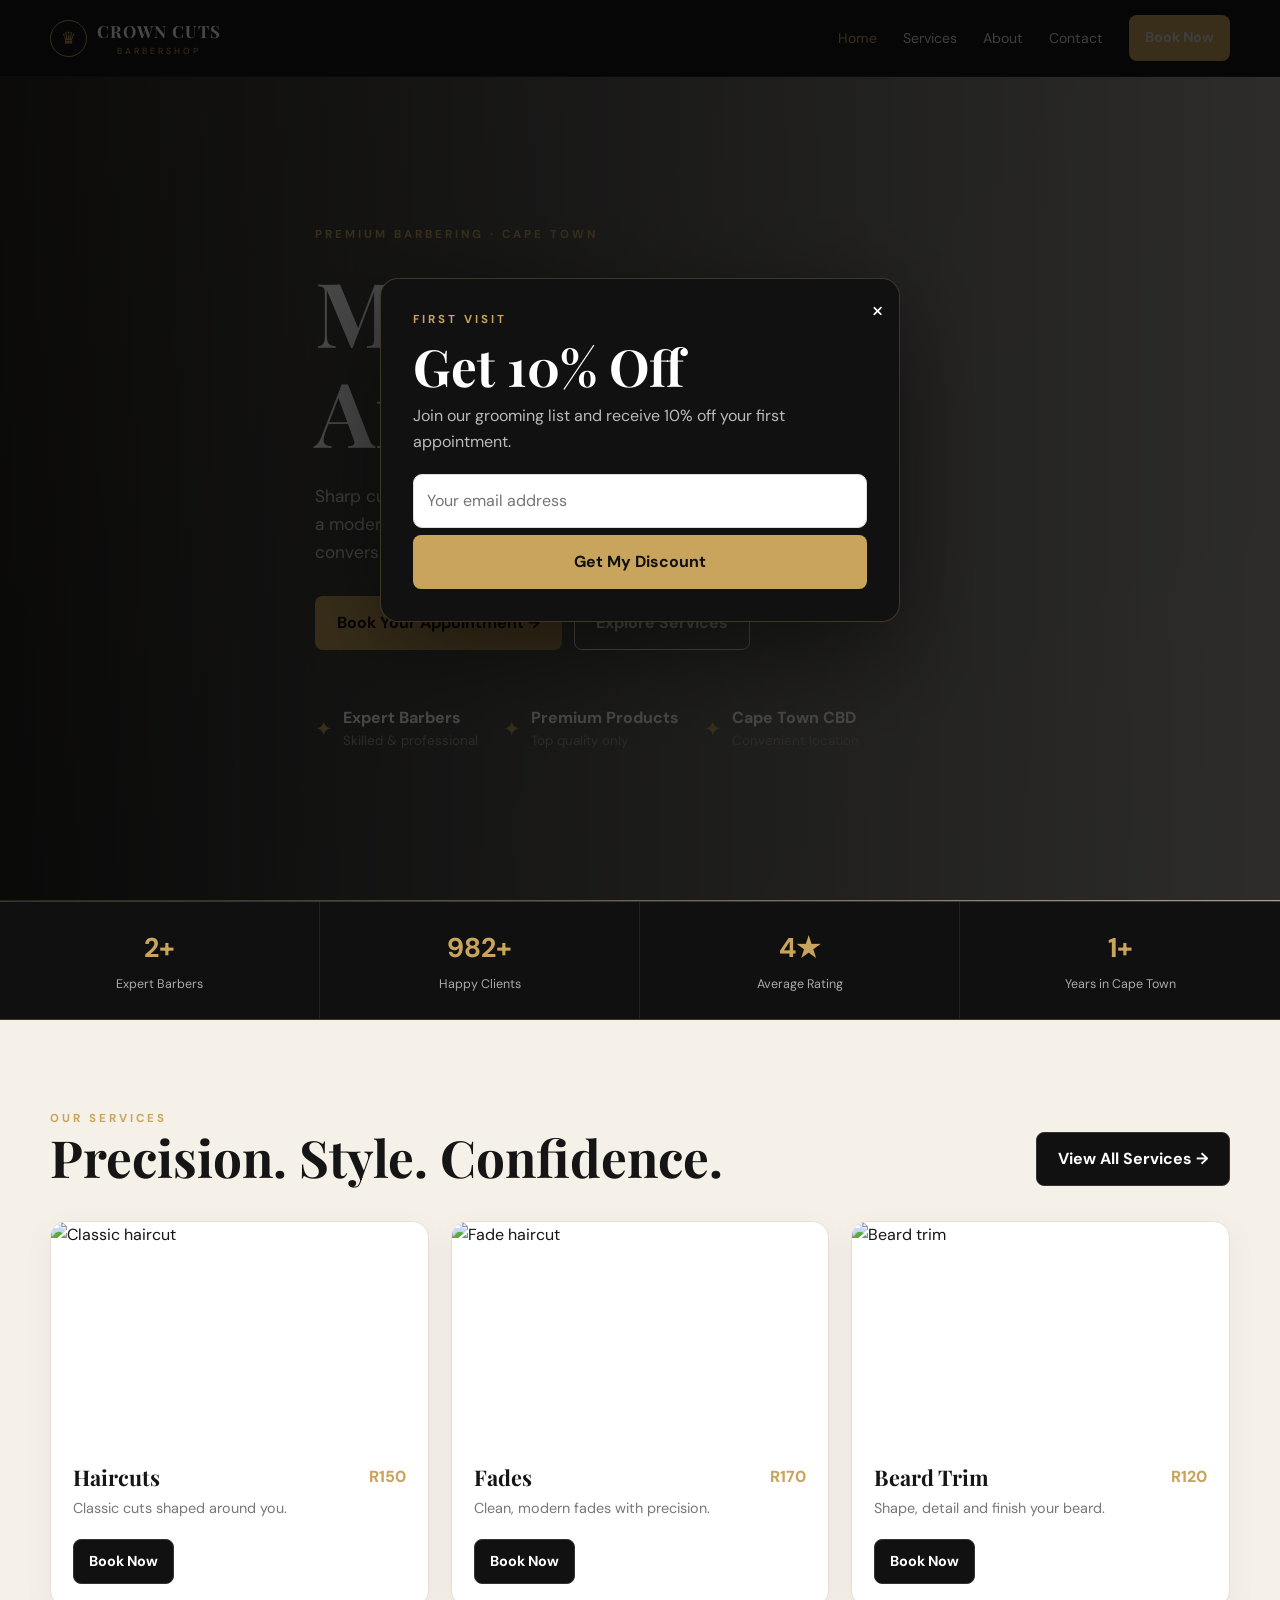
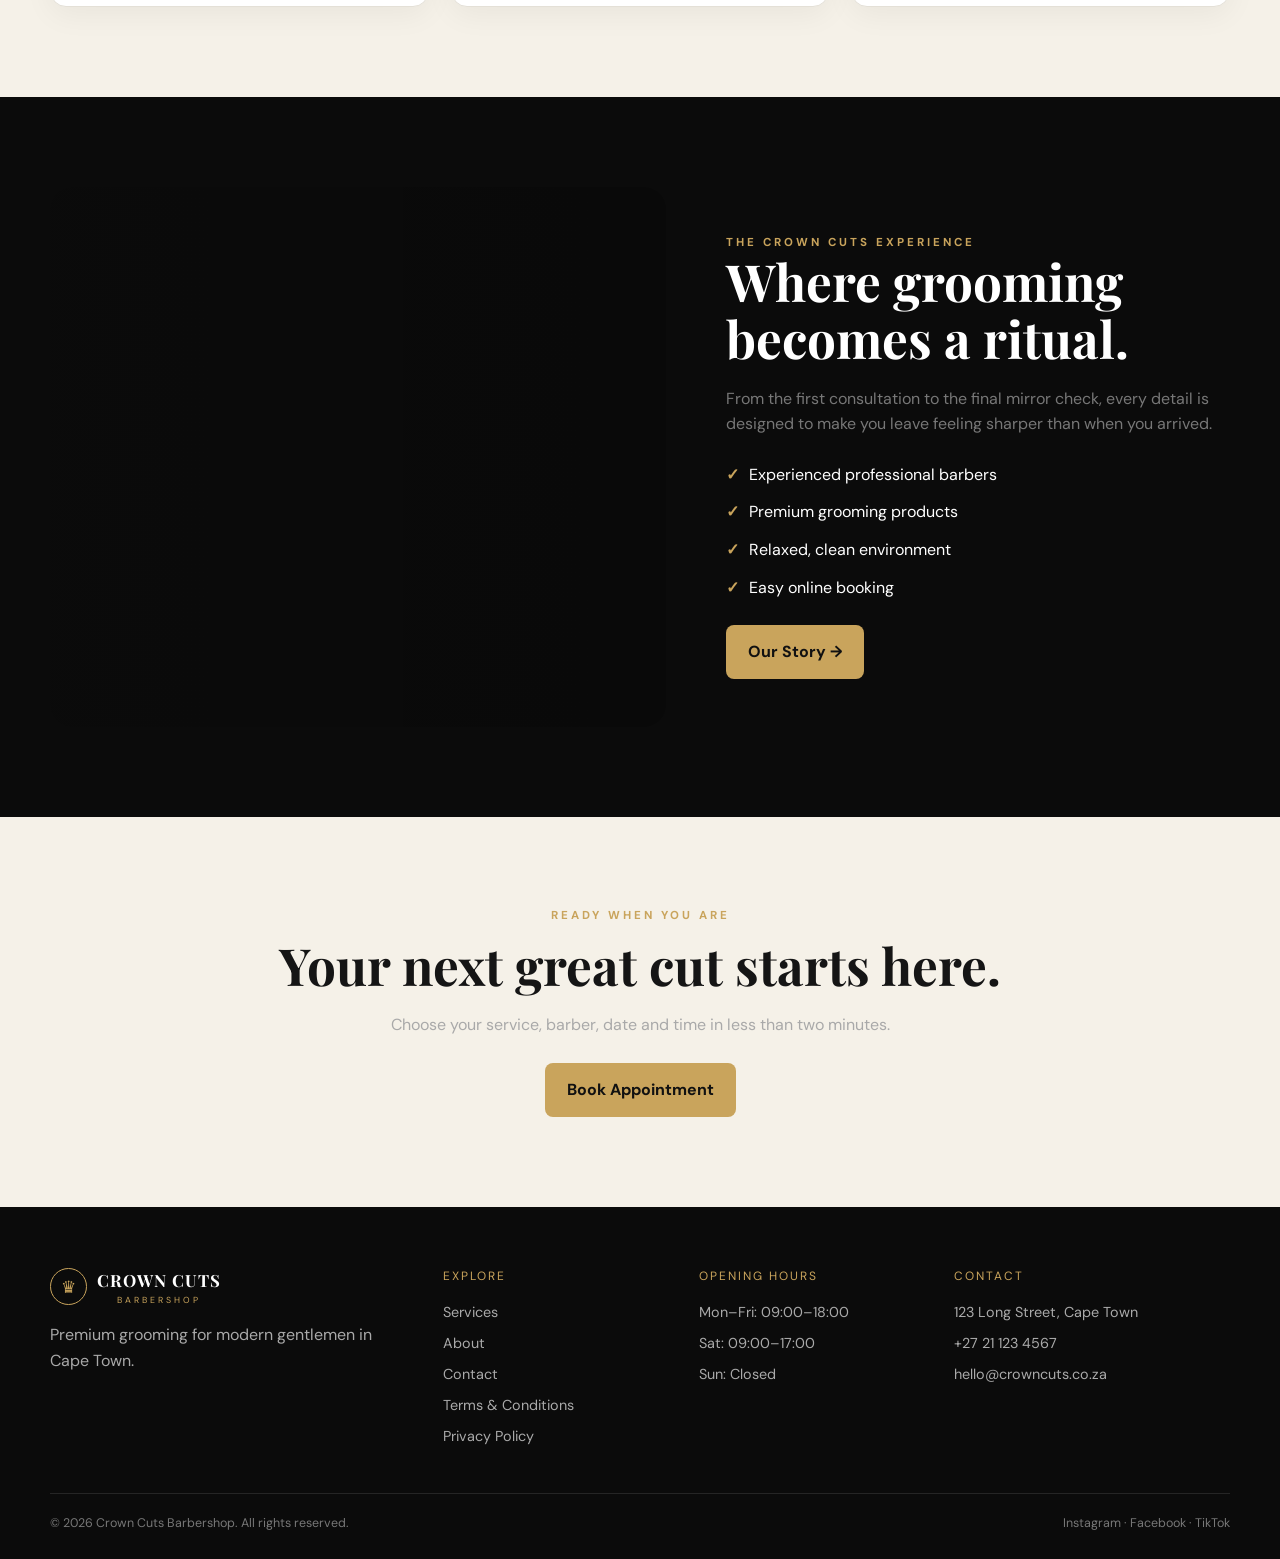
==== commit 3938ebc6: "Updates" ====
--- a/index.html
+++ b/index.html
@@ -139,7 +139,9 @@
         <div>
           <div class="footer-title">Explore</div>
           <div class="footer-links"><a href="services.html">Services</a><a href="about.html">About</a><a
-              href="contact.html">Contact</a><a href="terms.html">Terms & Conditions</a></div>
+              href="contact.html">Contact</a><a href="terms.html">Terms & Conditions</a> <a href="privacy.html">
+              Privacy Policy
+            </a></div>
         </div>
         <div>
           <div class="footer-title">Opening Hours</div>
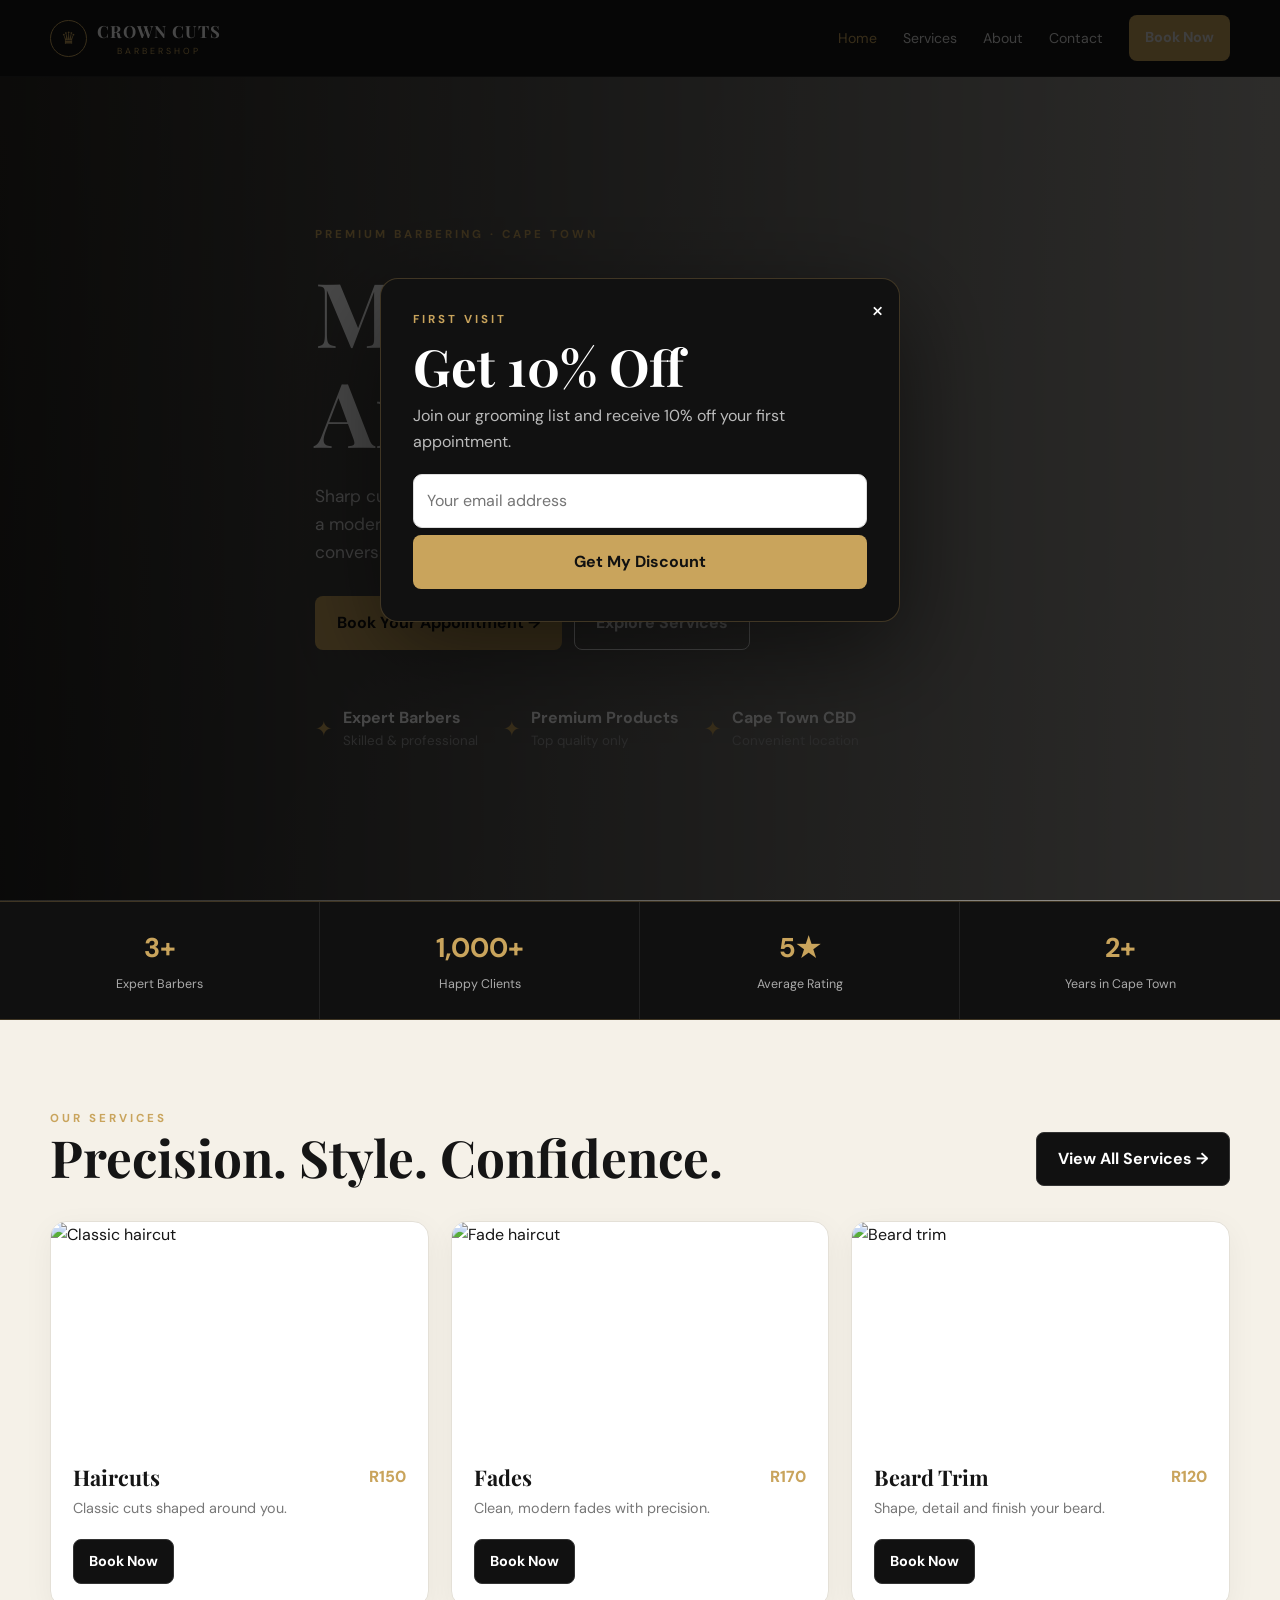
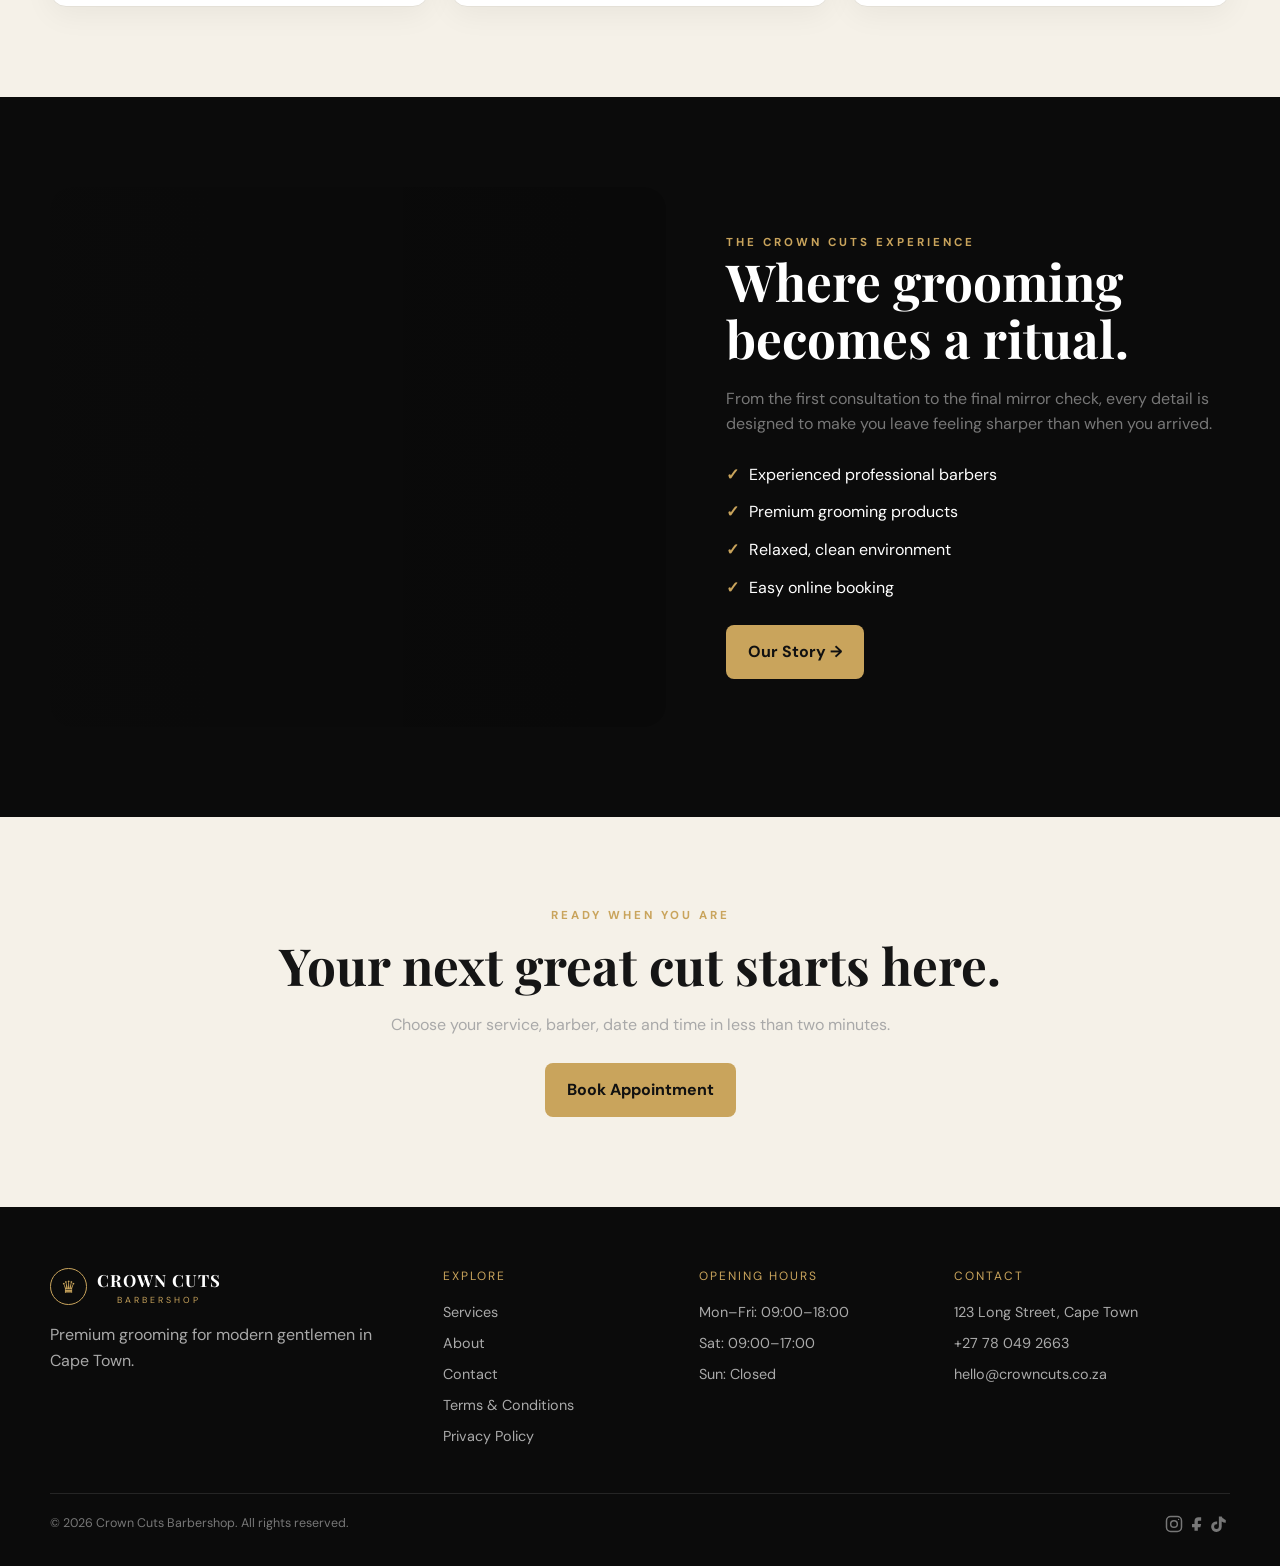
==== commit 92e3d6df: "Last version" ====
--- a/index.html
+++ b/index.html
@@ -150,13 +150,52 @@
         </div>
         <div>
           <div class="footer-title">Contact</div>
-          <div class="footer-links"><span>123 Long Street, Cape Town</span><a href="tel:+27211234567">+27 21 123
-              4567</a><a href="mailto:hello@crowncuts.co.za">hello@crowncuts.co.za</a></div>
-        </div>
-      </div>
-      <div class="footer-bottom"><span>© 2026 Crown Cuts Barbershop. All rights reserved.</span><span>Instagram ·
-          Facebook · TikTok</span></div>
-    </div>
+          <div class="footer-links"><span>123 Long Street, Cape Town</span><a href="tel:+27211234567">+27 78 049
+              2663</a><a href="mailto:hello@crowncuts.co.za">hello@crowncuts.co.za</a></div>
+        </div>
+      </div>
+      <div class="footer-bottom">
+
+        <span>
+          © 2026 Crown Cuts Barbershop. All rights reserved.
+        </span>
+
+        <div class="social-links">
+
+          <!-- Instagram -->
+          <a href="https://www.instagram.com/" target="_blank" rel="noopener noreferrer" aria-label="Instagram"
+            title="Instagram">
+            <svg width="20" height="20" viewBox="0 0 24 24" fill="none" stroke="currentColor" stroke-width="1.8"
+              stroke-linecap="round" stroke-linejoin="round">
+              <rect x="3" y="3" width="18" height="18" rx="5"></rect>
+              <circle cx="12" cy="12" r="4"></circle>
+              <circle cx="17.5" cy="6.5" r="0.8" fill="currentColor" stroke="none"></circle>
+            </svg>
+          </a>
+
+
+          <!-- Facebook -->
+          <a href="https://www.facebook.com/" target="_blank" rel="noopener noreferrer" aria-label="Facebook"
+            title="Facebook">
+            <svg width="20" height="20" viewBox="0 0 24 24" fill="currentColor">
+              <path d="M14 8h3V4h-3c-3.31 0-5 1.69-5 5v3H6v4h3v4h4v-4h3l1-4h-4V9c0-.67.33-1 1-1z"></path>
+            </svg>
+          </a>
+
+
+          <!-- TikTok -->
+          <a href="https://www.tiktok.com/" target="_blank" rel="noopener noreferrer" aria-label="TikTok"
+            title="TikTok">
+            <svg width="20" height="20" viewBox="0 0 24 24" fill="currentColor">
+              <path
+                d="M16.6 5.82A4.94 4.94 0 0 1 14.06 3h-3.42v12.18a2.9 2.9 0 1 1-2.9-2.9c.3 0 .6.05.87.14V8.94a6.36 6.36 0 1 0 5.45 6.28V8.9a8.28 8.28 0 0 0 4.86 1.57V7.05a4.94 4.94 0 0 1-2.32-1.23z">
+              </path>
+            </svg>
+          </a>
+
+        </div>
+
+      </div>
   </footer>
   <div id="promoModal" class="modal-backdrop" role="dialog" aria-modal="true" aria-labelledby="promoTitle">
     <div class="modal"><button class="modal-close" data-modal-close aria-label="Close">×</button>
--- a/css/style.css
+++ b/css/style.css
@@ -693,8 +693,11 @@
 
 .map {
   min-height: 420px;
-  border-radius: 18px;
-  background: linear-gradient(rgba(0, 0, 0, .15), rgba(0, 0, 0, .15)), url("https://images.unsplash.com/photo-1519501025264-65ba15a82390?auto=format&fit=crop&w=1200&q=80") center/cover
+  border-radius: 2%;
+  background:
+    linear-gradient(rgba(0, 0, 0, .22),
+      rgba(0, 0, 0, .22)),
+    url("https://images.unsplash.com/photo-1580060839134-75a5edca2e99?auto=format&fit=crop&w=2400&q=90") center/cover no-repeat;
 }
 
 .legal {
